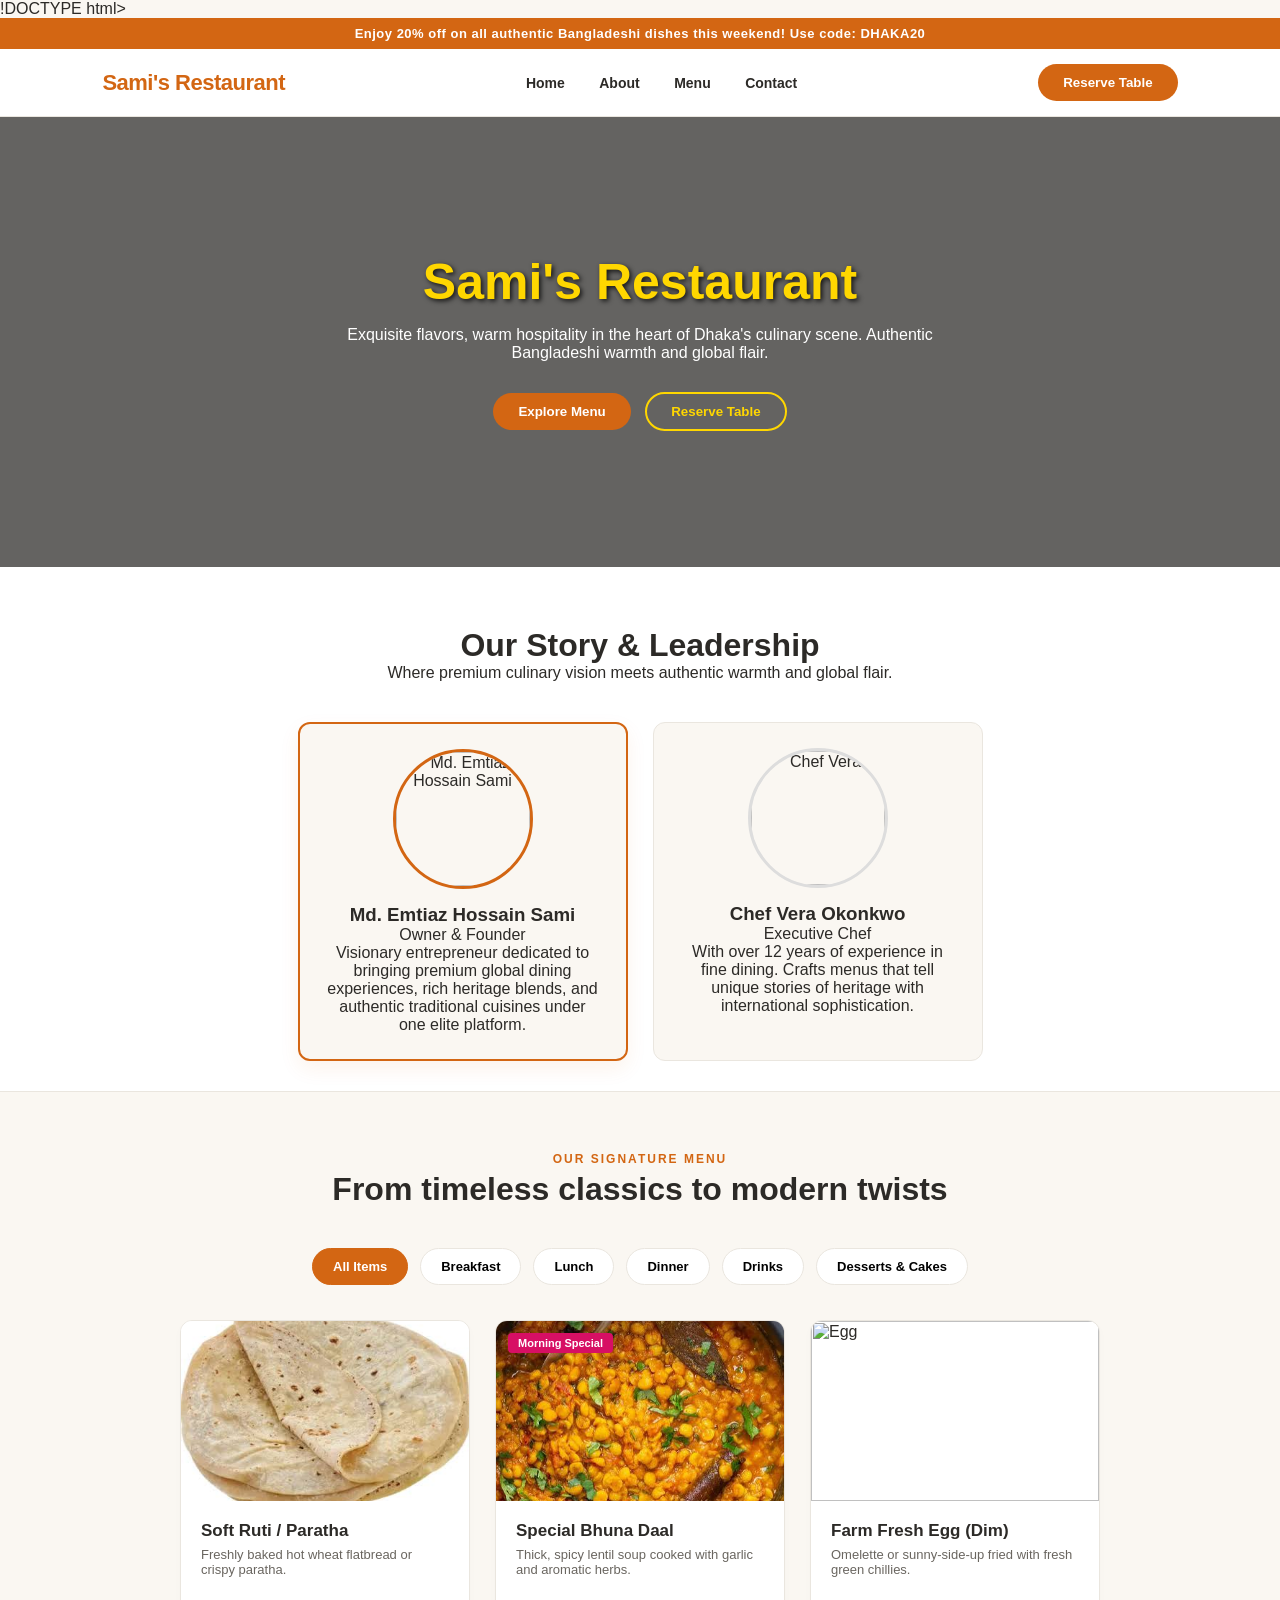
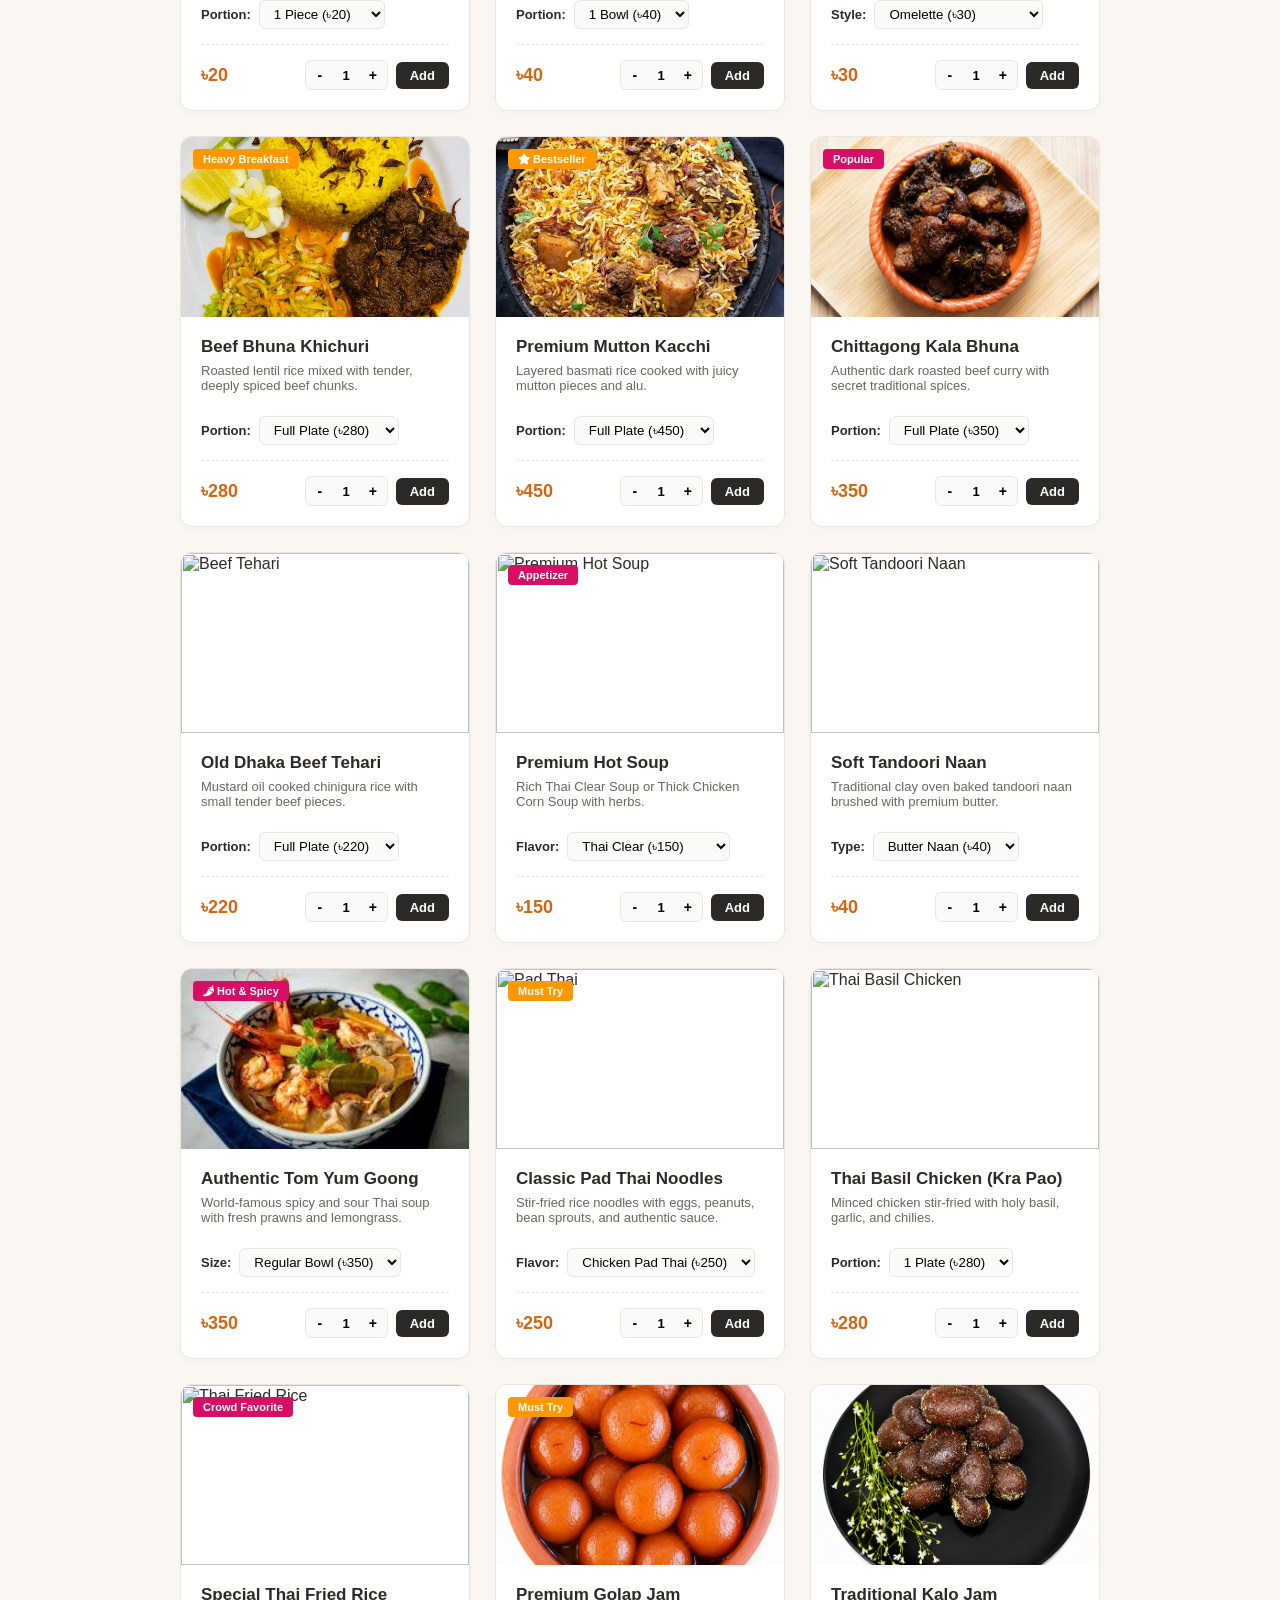
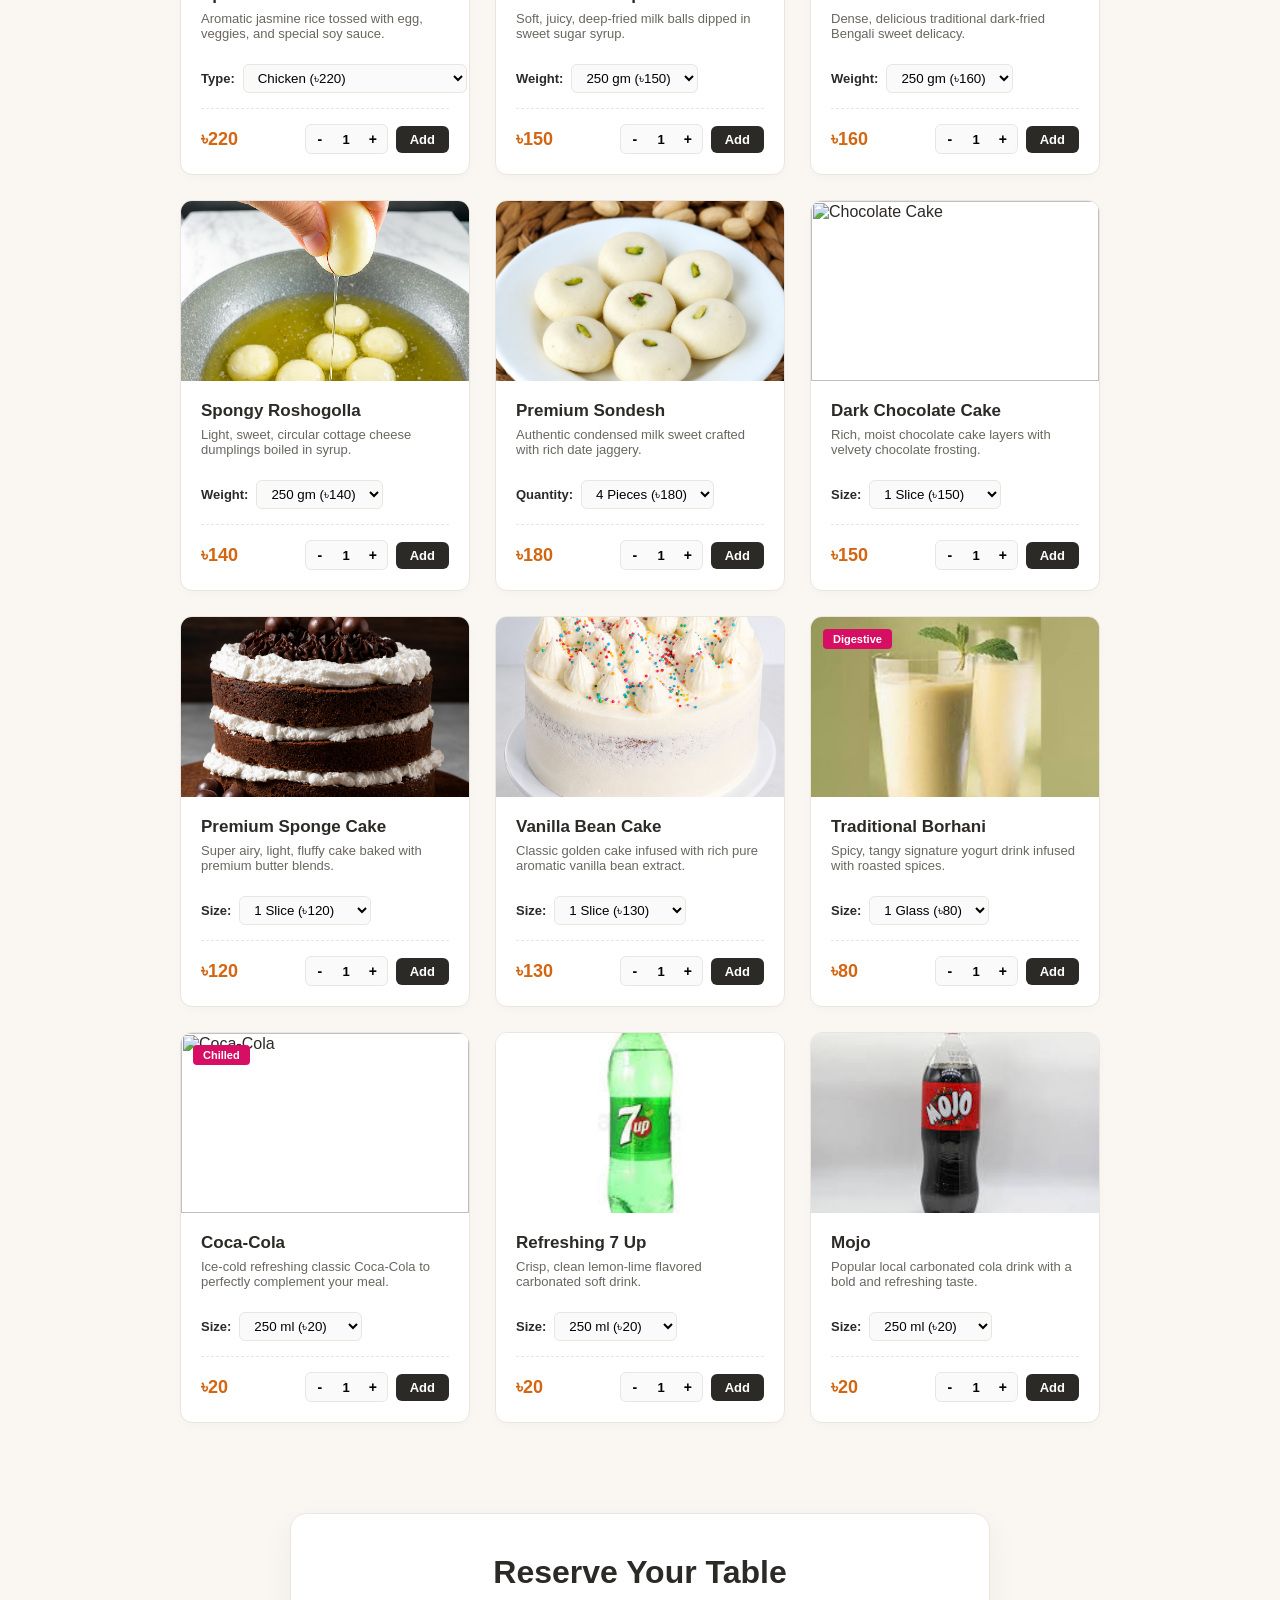
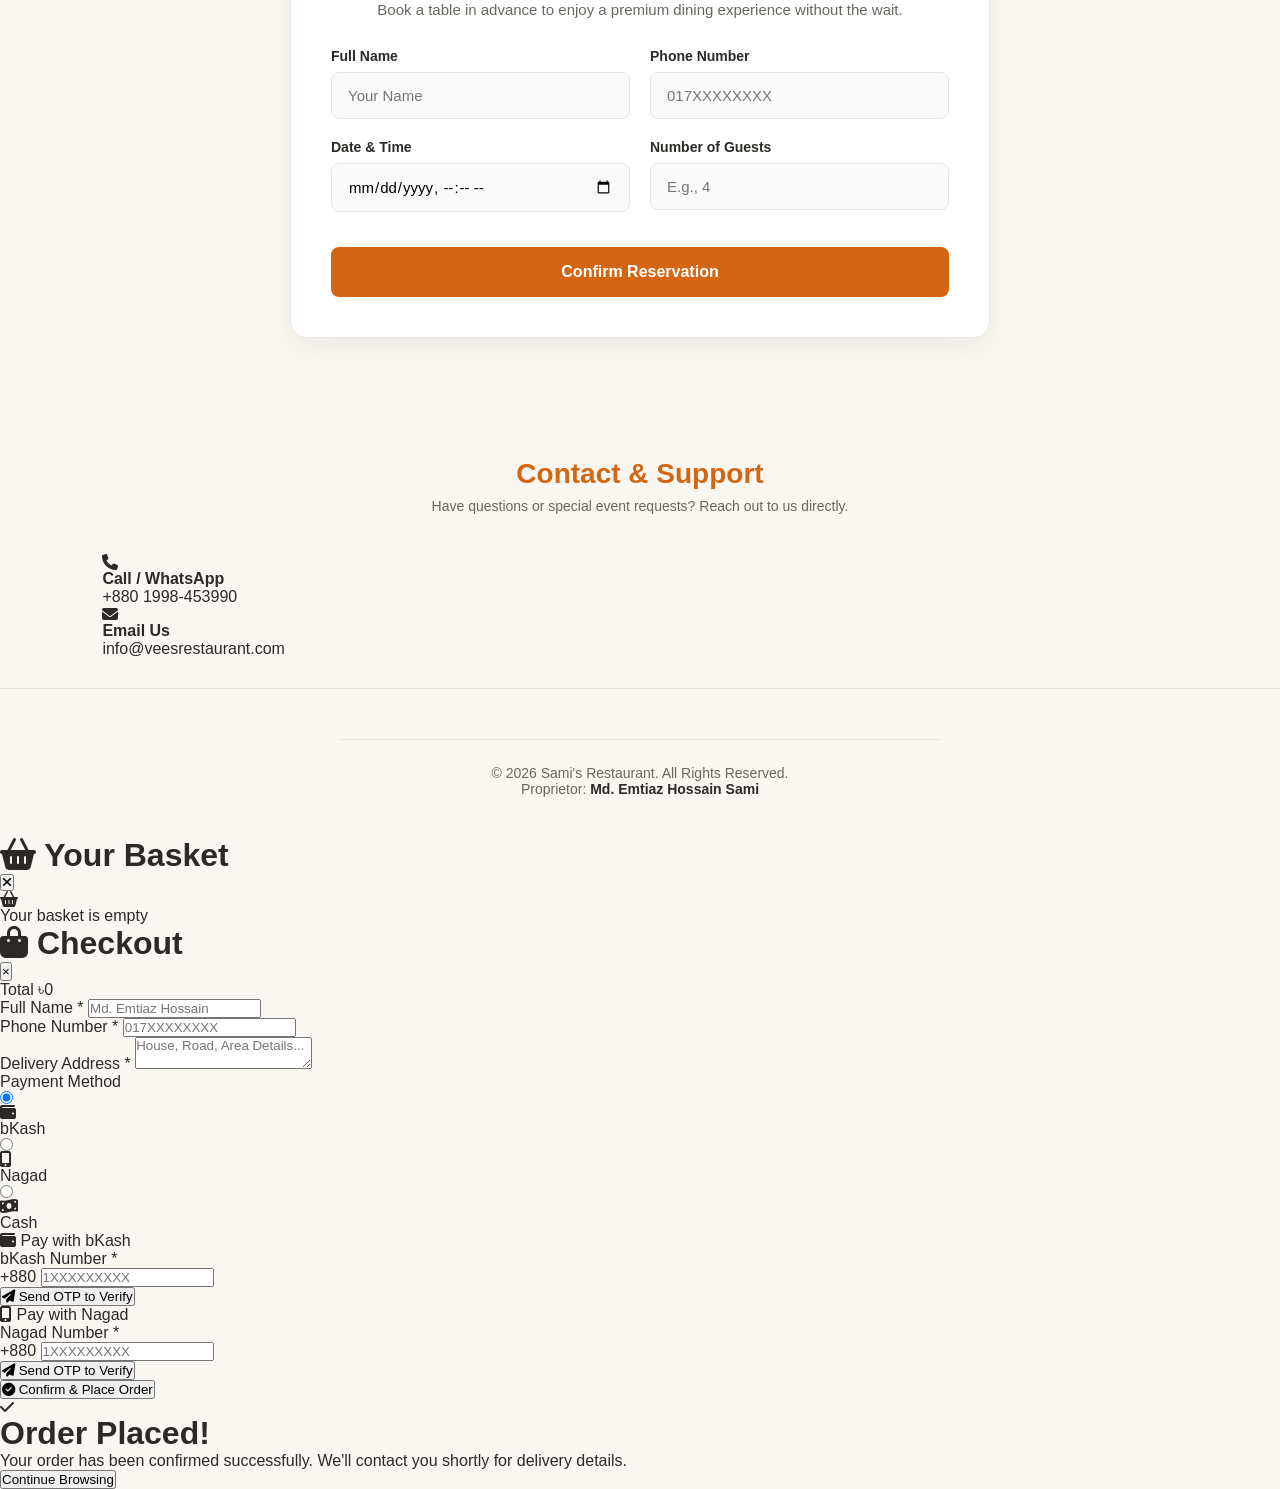
==== index.htm @ 410c01f8 "Rename index.html to index.htm" ====
!DOCTYPE html>
<html lang="en">
<head>
    <meta charset="UTF-8">
    <meta name="viewport" content="width=device-width, initial-scale=1.0">
    <title>Sami's Restaurant | Premium Dining</title>
    <link rel="stylesheet" href="https://cdnjs.cloudflare.com/ajax/libs/font-awesome/6.4.0/css/all.min.css">
    <link rel="stylesheet" href="style.css">
</head>
<body>

    <!-- ======== Promo Banner ======== -->
    <div class="promo-discount-bar">
        Enjoy 20% off on all authentic Bangladeshi dishes this weekend! Use code: DHAKA20
    </div>

    <!-- ======== Sticky Header ======== -->
    <header>
        <div class="logo">Sami's Restaurant</div>
        <nav>
            <a href="#home">Home</a>
            <a href="#about">About</a>
            <a href="#menu">Menu</a>
            <a href="#contact">Contact</a>
        </nav>
        <button class="btn-reserve" onclick="window.location.href='#reservation-section'">Reserve Table</button>
    </header>

    <!-- ======== Hero Section ======== -->
    <section id="home" class="hero-viewport" style="padding: 0;">
        <div class="hero-overlay-content">
            <h1>Sami's Restaurant</h1>
            <p>Exquisite flavors, warm hospitality in the heart of Dhaka's culinary scene. Authentic Bangladeshi warmth and global flair.</p>
            <div class="hero-action-btns">
                <button class="btn-primary" onclick="window.location.href='#menu'">Explore Menu</button>
                <button class="btn-secondary" onclick="window.location.href='#reservation-section'">Reserve Table</button>
            </div>
        </div>
    </section>

    <!-- ======== About / Owner Section (No Camera/Upload) ======== -->
    <section id="about" class="about-story-section">
        <div class="section-title-block">
            <h2>Our Story & Leadership</h2>
            <p>Where premium culinary vision meets authentic warmth and global flair.</p>
        </div>
        <div class="chefs-flex-row">
            <div class="chef-profile-card owner-highlight">
                <div class="profile-image-wrapper">
                    <img src="Md. EmTIAZ hOSSAIN sAMI LOGO.png" alt="Md. Emtiaz Hossain Sami">
                </div>
                <h3>Md. Emtiaz Hossain Sami</h3>
                <p class="chef-role-tag">Owner & Founder</p>
                <p class="chef-biography">Visionary entrepreneur dedicated to bringing premium global dining experiences, rich heritage blends, and authentic traditional cuisines under one elite platform.</p>
            </div>
            <div class="chef-profile-card">
                <div class="profile-image-wrapper normal-chef-border">
                    <img src="https://images.unsplash.com/photo-1577219491135-ce391730fb2c?auto=format&fit=crop&q=80&w=300" alt="Chef Vera">
                </div>
                <h3>Chef Vera Okonkwo</h3>
                <p class="chef-role-tag">Executive Chef</p>
                <p class="chef-biography">With over 12 years of experience in fine dining. Crafts menus that tell unique stories of heritage with international sophistication.</p>
            </div>
        </div>
    </section>

    <!-- ======== Menu Section ======== -->
    <section id="menu">
        <div class="section-title-block">
            <h4 class="sub-heading-accent">Our Signature Menu</h4>
            <h2>From timeless classics to modern twists</h2>
        </div>
        <div class="menu-filter-bar">
            <button class="filter-tab-btn active" onclick="filterMenu('all')">All Items</button>
            <button class="filter-tab-btn" onclick="filterMenu('breakfast')">Breakfast</button>
            <button class="filter-tab-btn" onclick="filterMenu('lunch')">Lunch</button>
            <button class="filter-tab-btn" onclick="filterMenu('dinner')">Dinner</button>
            <button class="filter-tab-btn" onclick="filterMenu('drinks')">Drinks</button>
            <button class="filter-tab-btn" onclick="filterMenu('desserts')">Desserts & Cakes</button>
        </div>

        <div class="menu-products-container">

            <!-- ===== Breakfast ===== -->
            <div class="product-item-card breakfast">
                <img src="images (12).jpg" alt="Soft Ruti / Paratha">
                <div class="product-card-body">
                    <h3>Soft Ruti / Paratha</h3>
                    <p>Freshly baked hot wheat flatbread or crispy paratha.</p>
                    <div class="product-dropdown-control">
                        <label>Portion:</label>
                        <select class="variant-select" onchange="updateDynamicPricing(this)">
                            <option value="20">1 Piece (৳20)</option>
                            <option value="40">2 Pieces (৳40)</option>
                        </select>
                    </div>
                    <div class="product-price-action">
                        <span class="product-base-price dynamic-render-price" data-base-price="20">৳20</span>
                        <div class="cart-action-group">
                            <div class="qty-selector">
                                <button class="qty-btn" onclick="updateQty(this, -1)">-</button>
                                <input type="text" class="qty-input" value="1" readonly>
                                <button class="qty-btn" onclick="updateQty(this, 1)">+</button>
                            </div>
                            <button class="btn-cart" onclick="addToCart(this, 'Soft Ruti / Paratha')">Add</button>
                        </div>
                    </div>
                </div>
            </div>

            <div class="product-item-card breakfast">
                <span class="badge-popular">Morning Special</span>
                <img src="images (13).jpg" alt="Special Bhuna Daal">
                <div class="product-card-body">
                    <h3>Special Bhuna Daal</h3>
                    <p>Thick, spicy lentil soup cooked with garlic and aromatic herbs.</p>
                    <div class="product-dropdown-control">
                        <label>Portion:</label>
                        <select class="variant-select" onchange="updateDynamicPricing(this)">
                            <option value="40">1 Bowl (৳40)</option>
                        </select>
                    </div>
                    <div class="product-price-action">
                        <span class="product-base-price dynamic-render-price" data-base-price="40">৳40</span>
                        <div class="cart-action-group">
                            <div class="qty-selector">
                                <button class="qty-btn" onclick="updateQty(this, -1)">-</button>
                                <input type="text" class="qty-input" value="1" readonly>
                                <button class="qty-btn" onclick="updateQty(this, 1)">+</button>
                            </div>
                            <button class="btn-cart" onclick="addToCart(this, 'Special Bhuna Daal')">Add</button>
                        </div>
                    </div>
                </div>
            </div>

            <div class="product-item-card breakfast">
                <img src="https://images.unsplash.com/photo-1525351484163-7529414344d8?auto=format&fit=crop&q=80&w=400" alt="Egg">
                <div class="product-card-body">
                    <h3>Farm Fresh Egg (Dim)</h3>
                    <p>Omelette or sunny-side-up fried with fresh green chillies.</p>
                    <div class="product-dropdown-control">
                        <label>Style:</label>
                        <select class="variant-select" onchange="updateDynamicPricing(this)">
                            <option value="30">Omelette (৳30)</option>
                            <option value="30">Fried / Poached (৳30)</option>
                        </select>
                    </div>
                    <div class="product-price-action">
                        <span class="product-base-price dynamic-render-price" data-base-price="30">৳30</span>
                        <div class="cart-action-group">
                            <div class="qty-selector">
                                <button class="qty-btn" onclick="updateQty(this, -1)">-</button>
                                <input type="text" class="qty-input" value="1" readonly>
                                <button class="qty-btn" onclick="updateQty(this, 1)">+</button>
                            </div>
                            <button class="btn-cart" onclick="addToCart(this, 'Farm Fresh Egg')">Add</button>
                        </div>
                    </div>
                </div>
            </div>

            <div class="product-item-card breakfast lunch">
                <span class="badge-popular badge-bestseller">Heavy Breakfast</span>
                <img src="e338491b-063e-4228-ac0e-3ca9c73536a8.png" alt="Khichuri">
                <div class="product-card-body">
                    <h3>Beef Bhuna Khichuri</h3>
                    <p>Roasted lentil rice mixed with tender, deeply spiced beef chunks.</p>
                    <div class="product-dropdown-control">
                        <label>Portion:</label>
                        <select class="variant-select" onchange="updateDynamicPricing(this)">
                            <option value="280">Full Plate (৳280)</option>
                            <option value="160">Half Plate (৳160)</option>
                        </select>
                    </div>
                    <div class="product-price-action">
                        <span class="product-base-price dynamic-render-price" data-base-price="280">৳280</span>
                        <div class="cart-action-group">
                            <div class="qty-selector">
                                <button class="qty-btn" onclick="updateQty(this, -1)">-</button>
                                <input type="text" class="qty-input" value="1" readonly>
                                <button class="qty-btn" onclick="updateQty(this, 1)">+</button>
                            </div>
                            <button class="btn-cart" onclick="addToCart(this, 'Beef Bhuna Khichuri')">Add</button>
                        </div>
                    </div>
                </div>
            </div>

            <!-- ===== Lunch ===== -->
            <div class="product-item-card lunch">
                <span class="badge-popular badge-bestseller"><i class="fa-solid fa-star"></i> Bestseller</span>
                <img src="images (14).jpg" alt="Mutton Kacchi">
                <div class="product-card-body">
                    <h3>Premium Mutton Kacchi</h3>
                    <p>Layered basmati rice cooked with juicy mutton pieces and alu.</p>
                    <div class="product-dropdown-control">
                        <label>Portion:</label>
                        <select class="variant-select" onchange="updateDynamicPricing(this)">
                            <option value="450">Full Plate (৳450)</option>
                            <option value="250">Half Plate (৳250)</option>
                        </select>
                    </div>
                    <div class="product-price-action">
                        <span class="product-base-price dynamic-render-price" data-base-price="450">৳450</span>
                        <div class="cart-action-group">
                            <div class="qty-selector">
                                <button class="qty-btn" onclick="updateQty(this, -1)">-</button>
                                <input type="text" class="qty-input" value="1" readonly>
                                <button class="qty-btn" onclick="updateQty(this, 1)">+</button>
                            </div>
                            <button class="btn-cart" onclick="addToCart(this, 'Premium Mutton Kacchi')">Add</button>
                        </div>
                    </div>
                </div>
            </div>

            <div class="product-item-card lunch dinner">
                <span class="badge-popular">Popular</span>
                <img src="4a1cb3da-4300-4954-b526-8ac5f40146f1.png" alt="Kala Bhuna">
                <div class="product-card-body">
                    <h3>Chittagong Kala Bhuna</h3>
                    <p>Authentic dark roasted beef curry with secret traditional spices.</p>
                    <div class="product-dropdown-control">
                        <label>Portion:</label>
                        <select class="variant-select" onchange="updateDynamicPricing(this)">
                            <option value="350">Full Plate (৳350)</option>
                            <option value="190">Half Plate (৳190)</option>
                        </select>
                    </div>
                    <div class="product-price-action">
                        <span class="product-base-price dynamic-render-price" data-base-price="350">৳350</span>
                        <div class="cart-action-group">
                            <div class="qty-selector">
                                <button class="qty-btn" onclick="updateQty(this, -1)">-</button>
                                <input type="text" class="qty-input" value="1" readonly>
                                <button class="qty-btn" onclick="updateQty(this, 1)">+</button>
                            </div>
                            <button class="btn-cart" onclick="addToCart(this, 'Chittagong Kala Bhuna')">Add</button>
                        </div>
                    </div>
                </div>
            </div>

            <div class="product-item-card lunch">
                <img src="https://images.unsplash.com/photo-1633945274405-b6c8069047b0?auto=format&fit=crop&q=80&w=400" alt="Beef Tehari">
                <div class="product-card-body">
                    <h3>Old Dhaka Beef Tehari</h3>
                    <p>Mustard oil cooked chinigura rice with small tender beef pieces.</p>
                    <div class="product-dropdown-control">
                        <label>Portion:</label>
                        <select class="variant-select" onchange="updateDynamicPricing(this)">
                            <option value="220">Full Plate (৳220)</option>
                            <option value="120">Half Plate (৳120)</option>
                        </select>
                    </div>
                    <div class="product-price-action">
                        <span class="product-base-price dynamic-render-price" data-base-price="220">৳220</span>
                        <div class="cart-action-group">
                            <div class="qty-selector">
                                <button class="qty-btn" onclick="updateQty(this, -1)">-</button>
                                <input type="text" class="qty-input" value="1" readonly>
                                <button class="qty-btn" onclick="updateQty(this, 1)">+</button>
                            </div>
                            <button class="btn-cart" onclick="addToCart(this, 'Old Dhaka Beef Tehari')">Add</button>
                        </div>
                    </div>
                </div>
            </div>

            <!-- ===== Dinner / Thai ===== -->
            <div class="product-item-card lunch dinner">
                <span class="badge-popular">Appetizer</span>
                <img src="https://images.unsplash.com/photo-1547592166-23ac45744acd?auto=format&fit=crop&q=80&w=400" alt="Premium Hot Soup">
                <div class="product-card-body">
                    <h3>Premium Hot Soup</h3>
                    <p>Rich Thai Clear Soup or Thick Chicken Corn Soup with herbs.</p>
                    <div class="product-dropdown-control">
                        <label>Flavor:</label>
                        <select class="variant-select" onchange="updateDynamicPricing(this)">
                            <option value="150">Thai Clear (৳150)</option>
                            <option value="130">Chicken Corn (৳130)</option>
                        </select>
                    </div>
                    <div class="product-price-action">
                        <span class="product-base-price dynamic-render-price" data-base-price="150">৳150</span>
                        <div class="cart-action-group">
                            <div class="qty-selector">
                                <button class="qty-btn" onclick="updateQty(this, -1)">-</button>
                                <input type="text" class="qty-input" value="1" readonly>
                                <button class="qty-btn" onclick="updateQty(this, 1)">+</button>
                            </div>
                            <button class="btn-cart" onclick="addToCart(this, 'Premium Hot Soup')">Add</button>
                        </div>
                    </div>
                </div>
            </div>

            <div class="product-item-card lunch dinner">
                <img src="https://images.unsplash.com/photo-1505253758473-96b7015fcd40?auto=format&fit=crop&q=80&w=400" alt="Soft Tandoori Naan">
                <div class="product-card-body">
                    <h3>Soft Tandoori Naan</h3>
                    <p>Traditional clay oven baked tandoori naan brushed with premium butter.</p>
                    <div class="product-dropdown-control">
                        <label>Type:</label>
                        <select class="variant-select" onchange="updateDynamicPricing(this)">
                            <option value="40">Butter Naan (৳40)</option>
                            <option value="60">Garlic Naan (৳60)</option>
                        </select>
                    </div>
                    <div class="product-price-action">
                        <span class="product-base-price dynamic-render-price" data-base-price="40">৳40</span>
                        <div class="cart-action-group">
                            <div class="qty-selector">
                                <button class="qty-btn" onclick="updateQty(this, -1)">-</button>
                                <input type="text" class="qty-input" value="1" readonly>
                                <button class="qty-btn" onclick="updateQty(this, 1)">+</button>
                            </div>
                            <button class="btn-cart" onclick="addToCart(this, 'Soft Tandoori Naan')">Add</button>
                        </div>
                    </div>
                </div>
            </div>

            <div class="product-item-card lunch dinner">
                <span class="badge-popular"><i class="fa-solid fa-pepper-hot"></i> Hot & Spicy</span>
                <img src="download (15).jpg" alt="Tom Yum Goong">
                <div class="product-card-body">
                    <h3>Authentic Tom Yum Goong</h3>
                    <p>World-famous spicy and sour Thai soup with fresh prawns and lemongrass.</p>
                    <div class="product-dropdown-control">
                        <label>Size:</label>
                        <select class="variant-select" onchange="updateDynamicPricing(this)">
                            <option value="350">Regular Bowl (৳350)</option>
                            <option value="600">Family Bowl (৳600)</option>
                        </select>
                    </div>
                    <div class="product-price-action">
                        <span class="product-base-price dynamic-render-price" data-base-price="350">৳350</span>
                        <div class="cart-action-group">
                            <div class="qty-selector">
                                <button class="qty-btn" onclick="updateQty(this, -1)">-</button>
                                <input type="text" class="qty-input" value="1" readonly>
                                <button class="qty-btn" onclick="updateQty(this, 1)">+</button>
                            </div>
                            <button class="btn-cart" onclick="addToCart(this, 'Authentic Tom Yum Goong')">Add</button>
                        </div>
                    </div>
                </div>
            </div>

            <div class="product-item-card lunch dinner">
                <span class="badge-popular badge-bestseller">Must Try</span>
                <img src="https://images.unsplash.com/photo-1559314809-0d155014e29e?auto=format&fit=crop&q=80&w=400" alt="Pad Thai">
                <div class="product-card-body">
                    <h3>Classic Pad Thai Noodles</h3>
                    <p>Stir-fried rice noodles with eggs, peanuts, bean sprouts, and authentic sauce.</p>
                    <div class="product-dropdown-control">
                        <label>Flavor:</label>
                        <select class="variant-select" onchange="updateDynamicPricing(this)">
                            <option value="250">Chicken Pad Thai (৳250)</option>
                            <option value="300">Prawn Pad Thai (৳300)</option>
                        </select>
                    </div>
                    <div class="product-price-action">
                        <span class="product-base-price dynamic-render-price" data-base-price="250">৳250</span>
                        <div class="cart-action-group">
                            <div class="qty-selector">
                                <button class="qty-btn" onclick="updateQty(this, -1)">-</button>
                                <input type="text" class="qty-input" value="1" readonly>
                                <button class="qty-btn" onclick="updateQty(this, 1)">+</button>
                            </div>
                            <button class="btn-cart" onclick="addToCart(this, 'Classic Pad Thai Noodles')">Add</button>
                        </div>
                    </div>
                </div>
            </div>

            <div class="product-item-card lunch dinner">
                <img src="https://images.unsplash.com/photo-1564834724105-918b73d1b9e0?auto=format&fit=crop&q=80&w=400" alt="Thai Basil Chicken">
                <div class="product-card-body">
                    <h3>Thai Basil Chicken (Kra Pao)</h3>
                    <p>Minced chicken stir-fried with holy basil, garlic, and chilies.</p>
                    <div class="product-dropdown-control">
                        <label>Portion:</label>
                        <select class="variant-select" onchange="updateDynamicPricing(this)">
                            <option value="280">1 Plate (৳280)</option>
                        </select>
                    </div>
                    <div class="product-price-action">
                        <span class="product-base-price dynamic-render-price" data-base-price="280">৳280</span>
                        <div class="cart-action-group">
                            <div class="qty-selector">
                                <button class="qty-btn" onclick="updateQty(this, -1)">-</button>
                                <input type="text" class="qty-input" value="1" readonly>
                                <button class="qty-btn" onclick="updateQty(this, 1)">+</button>
                            </div>
                            <button class="btn-cart" onclick="addToCart(this, 'Thai Basil Chicken')">Add</button>
                        </div>
                    </div>
                </div>
            </div>

            <div class="product-item-card lunch dinner">
                <span class="badge-popular">Crowd Favorite</span>
                <img src="https://images.unsplash.com/photo-1603133872878-684f208fb84b?auto=format&fit=crop&q=80&w=400" alt="Thai Fried Rice">
                <div class="product-card-body">
                    <h3>Special Thai Fried Rice</h3>
                    <p>Aromatic jasmine rice tossed with egg, veggies, and special soy sauce.</p>
                    <div class="product-dropdown-control">
                        <label>Type:</label>
                        <select class="variant-select" onchange="updateDynamicPricing(this)">
                            <option value="220">Chicken (৳220)</option>
                            <option value="260">Mixed (Chicken+Prawn) (৳260)</option>
                        </select>
                    </div>
                    <div class="product-price-action">
                        <span class="product-base-price dynamic-render-price" data-base-price="220">৳220</span>
                        <div class="cart-action-group">
                            <div class="qty-selector">
                                <button class="qty-btn" onclick="updateQty(this, -1)">-</button>
                                <input type="text" class="qty-input" value="1" readonly>
                                <button class="qty-btn" onclick="updateQty(this, 1)">+</button>
                            </div>
                            <button class="btn-cart" onclick="addToCart(this, 'Special Thai Fried Rice')">Add</button>
                        </div>
                    </div>
                </div>
            </div>

            <!-- ===== Desserts ===== -->
            <div class="product-item-card desserts">
                <span class="badge-popular badge-bestseller">Must Try</span>
                <img src="0ddd6c12-16ec-45c4-b487-b80951e661d3.png" alt="Golap Jam">
                <div class="product-card-body">
                    <h3>Premium Golap Jam</h3>
                    <p>Soft, juicy, deep-fried milk balls dipped in sweet sugar syrup.</p>
                    <div class="product-dropdown-control">
                        <label>Weight:</label>
                        <select class="variant-select" onchange="updateDynamicPricing(this)">
                            <option value="150">250 gm (৳150)</option>
                            <option value="300">500 gm (৳300)</option>
                        </select>
                    </div>
                    <div class="product-price-action">
                        <span class="product-base-price dynamic-render-price" data-base-price="150">৳150</span>
                        <div class="cart-action-group">
                            <div class="qty-selector">
                                <button class="qty-btn" onclick="updateQty(this, -1)">-</button>
                                <input type="text" class="qty-input" value="1" readonly>
                                <button class="qty-btn" onclick="updateQty(this, 1)">+</button>
                            </div>
                            <button class="btn-cart" onclick="addToCart(this, 'Premium Golap Jam')">Add</button>
                        </div>
                    </div>
                </div>
            </div>

            <div class="product-item-card desserts">
                <img src="5c9a67e3-cf74-4c1d-8284-d8286d70bffe.png" alt="Kalo Jam">
                <div class="product-card-body">
                    <h3>Traditional Kalo Jam</h3>
                    <p>Dense, delicious traditional dark-fried Bengali sweet delicacy.</p>
                    <div class="product-dropdown-control">
                        <label>Weight:</label>
                        <select class="variant-select" onchange="updateDynamicPricing(this)">
                            <option value="160">250 gm (৳160)</option>
                            <option value="320">500 gm (৳320)</option>
                        </select>
                    </div>
                    <div class="product-price-action">
                        <span class="product-base-price dynamic-render-price" data-base-price="160">৳160</span>
                        <div class="cart-action-group">
                            <div class="qty-selector">
                                <button class="qty-btn" onclick="updateQty(this, -1)">-</button>
                                <input type="text" class="qty-input" value="1" readonly>
                                <button class="qty-btn" onclick="updateQty(this, 1)">+</button>
                            </div>
                            <button class="btn-cart" onclick="addToCart(this, 'Traditional Kalo Jam')">Add</button>
                        </div>
                    </div>
                </div>
            </div>

            <div class="product-item-card desserts">
                <img src="32592ad6-fe80-41e8-a7a3-872e94c0bc1c.png" alt="Roshogolla">
                <div class="product-card-body">
                    <h3>Spongy Roshogolla</h3>
                    <p>Light, sweet, circular cottage cheese dumplings boiled in syrup.</p>
                    <div class="product-dropdown-control">
                        <label>Weight:</label>
                        <select class="variant-select" onchange="updateDynamicPricing(this)">
                            <option value="140">250 gm (৳140)</option>
                            <option value="280">500 gm (৳280)</option>
                        </select>
                    </div>
                    <div class="product-price-action">
                        <span class="product-base-price dynamic-render-price" data-base-price="140">৳140</span>
                        <div class="cart-action-group">
                            <div class="qty-selector">
                                <button class="qty-btn" onclick="updateQty(this, -1)">-</button>
                                <input type="text" class="qty-input" value="1" readonly>
                                <button class="qty-btn" onclick="updateQty(this, 1)">+</button>
                            </div>
                            <button class="btn-cart" onclick="addToCart(this, 'Spongy Roshogolla')">Add</button>
                        </div>
                    </div>
                </div>
            </div>

            <div class="product-item-card desserts">
                <img src="74221d1f-efce-452f-8731-e368a05f2e5b.png" alt="Sondesh">
                <div class="product-card-body">
                    <h3>Premium Sondesh</h3>
                    <p>Authentic condensed milk sweet crafted with rich date jaggery.</p>
                    <div class="product-dropdown-control">
                        <label>Quantity:</label>
                        <select class="variant-select" onchange="updateDynamicPricing(this)">
                            <option value="180">4 Pieces (৳180)</option>
                            <option value="360">8 Pieces (৳360)</option>
                        </select>
                    </div>
                    <div class="product-price-action">
                        <span class="product-base-price dynamic-render-price" data-base-price="180">৳180</span>
                        <div class="cart-action-group">
                            <div class="qty-selector">
                                <button class="qty-btn" onclick="updateQty(this, -1)">-</button>
                                <input type="text" class="qty-input" value="1" readonly>
                                <button class="qty-btn" onclick="updateQty(this, 1)">+</button>
                            </div>
                            <button class="btn-cart" onclick="addToCart(this, 'Premium Sondesh')">Add</button>
                        </div>
                    </div>
                </div>
            </div>

            <div class="product-item-card desserts">
                <img src="https://images.unsplash.com/photo-1578985545062-69928b1d9587?auto=format&fit=crop&q=80&w=400" alt="Chocolate Cake">
                <div class="product-card-body">
                    <h3>Dark Chocolate Cake</h3>
                    <p>Rich, moist chocolate cake layers with velvety chocolate frosting.</p>
                    <div class="product-dropdown-control">
                        <label>Size:</label>
                        <select class="variant-select" onchange="updateDynamicPricing(this)">
                            <option value="150">1 Slice (৳150)</option>
                            <option value="800">1 Pound (৳800)</option>
                        </select>
                    </div>
                    <div class="product-price-action">
                        <span class="product-base-price dynamic-render-price" data-base-price="150">৳150</span>
                        <div class="cart-action-group">
                            <div class="qty-selector">
                                <button class="qty-btn" onclick="updateQty(this, -1)">-</button>
                                <input type="text" class="qty-input" value="1" readonly>
                                <button class="qty-btn" onclick="updateQty(this, 1)">+</button>
                            </div>
                            <button class="btn-cart" onclick="addToCart(this, 'Dark Chocolate Cake')">Add</button>
                        </div>
                    </div>
                </div>
            </div>

            <div class="product-item-card desserts">
                <img src="0f144ebe-252c-474d-b4fd-5b2fb102b76b.png" alt="Sponge Cake">
                <div class="product-card-body">
                    <h3>Premium Sponge Cake</h3>
                    <p>Super airy, light, fluffy cake baked with premium butter blends.</p>
                    <div class="product-dropdown-control">
                        <label>Size:</label>
                        <select class="variant-select" onchange="updateDynamicPricing(this)">
                            <option value="120">1 Slice (৳120)</option>
                            <option value="650">1 Pound (৳650)</option>
                        </select>
                    </div>
                    <div class="product-price-action">
                        <span class="product-base-price dynamic-render-price" data-base-price="120">৳120</span>
                        <div class="cart-action-group">
                            <div class="qty-selector">
                                <button class="qty-btn" onclick="updateQty(this, -1)">-</button>
                                <input type="text" class="qty-input" value="1" readonly>
                                <button class="qty-btn" onclick="updateQty(this, 1)">+</button>
                            </div>
                            <button class="btn-cart" onclick="addToCart(this, 'Premium Sponge Cake')">Add</button>
                        </div>
                    </div>
                </div>
            </div>

            <div class="product-item-card desserts">
                <img src="efbacffe-7036-4fd0-beb4-43eafe0c7e00.png" alt="Vanilla Cake">
                <div class="product-card-body">
                    <h3>Vanilla Bean Cake</h3>
                    <p>Classic golden cake infused with rich pure aromatic vanilla bean extract.</p>
                    <div class="product-dropdown-control">
                        <label>Size:</label>
                        <select class="variant-select" onchange="updateDynamicPricing(this)">
                            <option value="130">1 Slice (৳130)</option>
                            <option value="700">1 Pound (৳700)</option>
                        </select>
                    </div>
                    <div class="product-price-action">
                        <span class="product-base-price dynamic-render-price" data-base-price="130">৳130</span>
                        <div class="cart-action-group">
                            <div class="qty-selector">
                                <button class="qty-btn" onclick="updateQty(this, -1)">-</button>
                                <input type="text" class="qty-input" value="1" readonly>
                                <button class="qty-btn" onclick="updateQty(this, 1)">+</button>
                            </div>
                            <button class="btn-cart" onclick="addToCart(this, 'Vanilla Bean Cake')">Add</button>
                        </div>
                    </div>
                </div>
            </div>

            <!-- ===== Drinks ===== -->
            <div class="product-item-card drinks lunch dinner">
                <span class="badge-popular">Digestive</span>
                <img src="images (11).jpg" alt="Borhani">
                <div class="product-card-body">
                    <h3>Traditional Borhani</h3>
                    <p>Spicy, tangy signature yogurt drink infused with roasted spices.</p>
                    <div class="product-dropdown-control">
                        <label>Size:</label>
                        <select class="variant-select" onchange="updateDynamicPricing(this)">
                            <option value="80">1 Glass (৳80)</option>
                            <option value="300">1 Liter (৳300)</option>
                        </select>
                    </div>
                    <div class="product-price-action">
                        <span class="product-base-price dynamic-render-price" data-base-price="80">৳80</span>
                        <div class="cart-action-group">
                            <div class="qty-selector">
                                <button class="qty-btn" onclick="updateQty(this, -1)">-</button>
                                <input type="text" class="qty-input" value="1" readonly>
                                <button class="qty-btn" onclick="updateQty(this, 1)">+</button>
                            </div>
                            <button class="btn-cart" onclick="addToCart(this, 'Traditional Borhani')">Add</button>
                        </div>
                    </div>
                </div>
            </div>

            <div class="product-item-card drinks lunch dinner">
                <span class="badge-popular">Chilled</span>
                <img src="https://images.unsplash.com/photo-1622483767028-3f66f32aef97?auto=format&fit=crop&q=80&w=400" alt="Coca-Cola">
                <div class="product-card-body">
                    <h3>Coca-Cola</h3>
                    <p>Ice-cold refreshing classic Coca-Cola to perfectly complement your meal.</p>
                    <div class="product-dropdown-control">
                        <label>Size:</label>
                        <select class="variant-select" onchange="updateDynamicPricing(this)">
                            <option value="20">250 ml (৳20)</option>
                            <option value="50">500 ml (৳50)</option>
                            <option value="75">1 Liter (৳75)</option>
                            <option value="95">1.5 Liter (৳95)</option>
                            <option value="110">2 Liter (৳110)</option>
                        </select>
                    </div>
                    <div class="product-price-action">
                        <span class="product-base-price dynamic-render-price" data-base-price="20">৳20</span>
                        <div class="cart-action-group">
                            <div class="qty-selector">
                                <button class="qty-btn" onclick="updateQty(this, -1)">-</button>
                                <input type="text" class="qty-input" value="1" readonly>
                                <button class="qty-btn" onclick="updateQty(this, 1)">+</button>
                            </div>
                            <button class="btn-cart" onclick="addToCart(this, 'Coca-Cola')">Add</button>
                        </div>
                    </div>
                </div>
            </div>

            <div class="product-item-card drinks lunch dinner">
                <img src="7up.jpg" alt="7 Up">
                <div class="product-card-body">
                    <h3>Refreshing 7 Up</h3>
                    <p>Crisp, clean lemon-lime flavored carbonated soft drink.</p>
                    <div class="product-dropdown-control">
                        <label>Size:</label>
                        <select class="variant-select" onchange="updateDynamicPricing(this)">
                            <option value="20">250 ml (৳20)</option>
                            <option value="50">500 ml (৳50)</option>
                            <option value="75">1 Liter (৳75)</option>
                            <option value="95">1.5 Liter (৳95)</option>
                            <option value="110">2 Liter (৳110)</option>
                        </select>
                    </div>
                    <div class="product-price-action">
                        <span class="product-base-price dynamic-render-price" data-base-price="20">৳20</span>
                        <div class="cart-action-group">
                            <div class="qty-selector">
                                <button class="qty-btn" onclick="updateQty(this, -1)">-</button>
                                <input type="text" class="qty-input" value="1" readonly>
                                <button class="qty-btn" onclick="updateQty(this, 1)">+</button>
                            </div>
                            <button class="btn-cart" onclick="addToCart(this, 'Refreshing 7 Up')">Add</button>
                        </div>
                    </div>
                </div>
            </div>

            <div class="product-item-card drinks lunch dinner">
                <img src="mojo.jpg" alt="Mojo">
                <div class="product-card-body">
                    <h3>Mojo</h3>
                    <p>Popular local carbonated cola drink with a bold and refreshing taste.</p>
                    <div class="product-dropdown-control">
                        <label>Size:</label>
                        <select class="variant-select" onchange="updateDynamicPricing(this)">
                            <option value="20">250 ml (৳20)</option>
                            <option value="50">500 ml (৳50)</option>
                            <option value="75">1 Liter (৳75)</option>
                            <option value="95">1.5 Liter (৳95)</option>
                            <option value="110">2 Liter (৳110)</option>
                        </select>
                    </div>
                    <div class="product-price-action">
                        <span class="product-base-price dynamic-render-price" data-base-price="20">৳20</span>
                        <div class="cart-action-group">
                            <div class="qty-selector">
                                <button class="qty-btn" onclick="updateQty(this, -1)">-</button>
                                <input type="text" class="qty-input" value="1" readonly>
                                <button class="qty-btn" onclick="updateQty(this, 1)">+</button>
                            </div>
                            <button class="btn-cart" onclick="addToCart(this, 'Mojo')">Add</button>
                        </div>
                    </div>
                </div>
            </div>

        </div>
    </section>

    <!-- ======== Reservation Section ======== -->
    <section id="reservation-section" class="reservation-section-wrapper">
        <div class="reservation-box-card">
            <div class="reservation-header">
                <h2>Reserve Your Table</h2>
                <p>Book a table in advance to enjoy a premium dining experience without the wait.</p>
            </div>
            <form class="reservation-form" onsubmit="event.preventDefault(); showToast('Reservation confirmed! We will contact you shortly.'); this.reset();">
                <div class="form-grid">
                    <div class="input-wrapper">
                        <label>Full Name</label>
                        <input type="text" required placeholder="Your Name">
                    </div>
                    <div class="input-wrapper">
                        <label>Phone Number</label>
                        <input type="tel" required placeholder="017XXXXXXXX">
                    </div>
                    <div class="input-wrapper">
                        <label>Date & Time</label>
                        <input type="datetime-local" required>
                    </div>
                    <div class="input-wrapper">
                        <label>Number of Guests</label>
                        <input type="number" min="1" required placeholder="E.g., 4">
                    </div>
                </div>
                <button type="submit" class="btn-primary btn-full-width">Confirm Reservation</button>
            </form>
        </div>
    </section>

    <!-- ======== Contact Section ======== -->
    <section id="contact" class="contact-section">
        <div class="section-title-block">
            <h2 style="color: var(--brand-orange-accent); font-size: 28px;">Contact & Support</h2>
            <p style="color: var(--slate-muted); font-size: 14px; margin-top: 8px;">Have questions or special event requests? Reach out to us directly.</p>
        </div>
        <div class="contact-flex-row">
            <div class="contact-card">
                <i class="fa-solid fa-phone"></i>
                <h4>Call / WhatsApp</h4>
                <p class="contact-highlight">+880 1998-453990</p>
            </div>
            <div class="contact-card">
                <i class="fa-solid fa-envelope"></i>
                <h4>Email Us</h4>
                <p>info@veesrestaurant.com</p>
            </div>
        </div>
    </section>

    <!-- ======== Footer ======== -->
    <footer class="premium-centered-footer">
        <div class="footer-divider-line"></div>
        <p class="copyright-text">&copy; 2026 Sami's Restaurant. All Rights Reserved.</p>
        <p class="proprietor-tag">Proprietor: <span>Md. Emtiaz Hossain Sami</span></p>
    </footer>

    <!-- ======== Floating Cart Bar ======== -->
    <div id="floating-cart" class="floating-basket-bar hidden" onclick="openCartPanel()">
        <div class="cart-left">
            <div class="cart-icon-wrapper">
                <i class="fa-solid fa-basket-shopping"></i>
                <span id="cart-item-count">0</span>
            </div>
            <span class="cart-view-text">View your basket</span>
        </div>
        <span id="cart-total-price">৳0</span>
    </div>

    <!-- ======== Foodpanda-Style Cart Slide Panel ======== -->
    <div class="cart-overlay" id="cartOverlay" onclick="closeCartPanel()"></div>
    <div class="cart-slide-panel" id="cartSlidePanel">
        <div class="cart-panel-header">
            <h2><i class="fa-solid fa-basket-shopping"></i> Your Basket</h2>
            <button class="cart-close-btn" onclick="closeCartPanel()"><i class="fa-solid fa-xmark"></i></button>
        </div>
        <div class="cart-panel-body" id="cartPanelBody">
            <div class="cart-empty-state">
                <i class="fa-solid fa-basket-shopping"></i>
                <p>Your basket is empty</p>
            </div>
        </div>
        <div class="cart-panel-footer" id="cartPanelFooter" style="display: none;">
            <div class="cart-summary-row">
                <span>Subtotal</span>
                <span id="cartSubtotal">৳0</span>
            </div>
            <div class="cart-summary-row">
                <span>Delivery Fee</span>
                <span>৳0</span>
            </div>
            <div class="cart-summary-total">
                <span>Total</span>
                <span id="cartGrandTotal">৳0</span>
            </div>
            <button class="btn-go-checkout" onclick="openCheckout()">
                <i class="fa-solid fa-lock"></i> Go to Checkout
            </button>
        </div>
    </div>

    <!-- ======== Checkout Modal ======== -->
    <div class="checkout-overlay" id="checkoutOverlay">
        <div class="checkout-modal-card">
            <div class="checkout-modal-header">
                <h2><i class="fa-solid fa-bag-shopping"></i> Checkout</h2>
                <button class="checkout-dismiss" onclick="closeCheckout()">&times;</button>
            </div>
            <div class="checkout-modal-body">
                <div class="checkout-items-summary">
                    <div id="checkoutItemsList"></div>
                    <div class="checkout-total-line">
                        <span>Total</span>
                        <span id="checkoutTotalVal">৳0</span>
                    </div>
                </div>

                <form id="orderCheckoutForm" onsubmit="handleOrderSubmission(event)">
                    <div class="checkout-field">
                        <label>Full Name *</label>
                        <input type="text" id="custName" required placeholder="Md. Emtiaz Hossain">
                    </div>
                    <div class="checkout-field">
                        <label>Phone Number *</label>
                        <input type="tel" id="custPhone" required placeholder="017XXXXXXXX">
                    </div>
                    <div class="checkout-field">
                        <label>Delivery Address *</label>
                        <textarea id="custAddress" rows="2" required placeholder="House, Road, Area Details..."></textarea>
                    </div>

                    <!-- Payment Method -->
                    <div class="checkout-field">
                        <label>Payment Method</label>
                        <div class="payment-method-group">
                            <div class="payment-option bkash selected" onclick="selectPayment('bkash', this)">
                                <input type="radio" name="payment" value="bkash" checked>
                                <div class="payment-option-icon"><i class="fa-solid fa-wallet"></i></div>
                                <div class="payment-option-label">bKash</div>
                            </div>
                            <div class="payment-option nagad" onclick="selectPayment('nagad', this)">
                                <input type="radio" name="payment" value="nagad">
                                <div class="payment-option-icon"><i class="fa-solid fa-mobile-screen-button"></i></div>
                                <div class="payment-option-label">Nagad</div>
                            </div>
                            <div class="payment-option cod" onclick="selectPayment('cod', this)">
                                <input type="radio" name="payment" value="cod">
                                <div class="payment-option-icon"><i class="fa-solid fa-money-bill-wave"></i></div>
                                <div class="payment-option-label">Cash</div>
                            </div>
                        </div>
                    </div>

                    <!-- bKash Fields -->
                    <div class="mobile-banking-fields active" id="bkashFields">
                        <div class="banking-header bkash-header">
                            <i class="fa-solid fa-wallet"></i>
                            <span>Pay with bKash</span>
                        </div>
                        <div class="checkout-field">
                            <label>bKash Number *</label>
                            <div class="mobile-number-input">
                                <span class="country-code">+880</span>
                                <input type="tel" id="bkashNumber" placeholder="1XXXXXXXXX" maxlength="10">
                            </div>
                        </div>
                        <div class="otp-section" id="bkashOtpSection" style="display: none;">
                            <div class="otp-info-row">
                                <i class="fa-solid fa-shield-halved"></i>
                                <span>Verification code sent to <strong id="bkashOtpNumber"></strong></span>
                            </div>
                            <div class="checkout-field" style="margin-bottom: 0;">
                                <label>Enter OTP *</label>
                                <div class="otp-input-row">
                                    <input type="text" class="otp-digit" maxlength="1" data-otp-group="bkash" oninput="handleOtpInput(this)" onkeydown="handleOtpKeydown(event, this)">
                                    <input type="text" class="otp-digit" maxlength="1" data-otp-group="bkash" oninput="handleOtpInput(this)" onkeydown="handleOtpKeydown(event, this)">
                                    <input type="text" class="otp-digit" maxlength="1" data-otp-group="bkash" oninput="handleOtpInput(this)" onkeydown="handleOtpKeydown(event, this)">
                                    <input type="text" class="otp-digit" maxlength="1" data-otp-group="bkash" oninput="handleOtpInput(this)" onkeydown="handleOtpKeydown(event, this)">
                                    <input type="text" class="otp-digit" maxlength="1" data-otp-group="bkash" oninput="handleOtpInput(this)" onkeydown="handleOtpKeydown(event, this)">
                                    <input type="text" class="otp-digit" maxlength="1" data-otp-group="bkash" oninput="handleOtpInput(this)" onkeydown="handleOtpKeydown(event, this)">
                                </div>
                            </div>
                            <div class="otp-timer-row">
                                <span id="bkashOtpTimer">Resend code in <strong>60s</strong></span>
                                <button type="button" class="otp-resend-btn" id="bkashResendBtn" style="display: none;" onclick="resendOtp('bkash')">Resend OTP</button>
                            </div>
                        </div>
                        <button type="button" class="btn-send-otp" id="bkashSendOtpBtn" onclick="sendOtp('bkash')">
                            <i class="fa-solid fa-paper-plane"></i> Send OTP to Verify
                        </button>
                    </div>

                    <!-- Nagad Fields -->
                    <div class="mobile-banking-fields" id="nagadFields">
                        <div class="banking-header nagad-header">
                            <i class="fa-solid fa-mobile-screen-button"></i>
                            <span>Pay with Nagad</span>
                        </div>
                        <div class="checkout-field">
                            <label>Nagad Number *</label>
                            <div class="mobile-number-input">
                                <span class="country-code">+880</span>
                                <input type="tel" id="nagadNumber" placeholder="1XXXXXXXXX" maxlength="10">
                            </div>
                        </div>
                        <div class="otp-section" id="nagadOtpSection" style="display: none;">
                            <div class="otp-info-row">
                                <i class="fa-solid fa-shield-halved"></i>
                                <span>Verification code sent to <strong id="nagadOtpNumber"></strong></span>
                            </div>
                            <div class="checkout-field" style="margin-bottom: 0;">
                                <label>Enter OTP *</label>
                                <div class="otp-input-row">
                                    <input type="text" class="otp-digit" maxlength="1" data-otp-group="nagad" oninput="handleOtpInput(this)" onkeydown="handleOtpKeydown(event, this)">
                                    <input type="text" class="otp-digit" maxlength="1" data-otp-group="nagad" oninput="handleOtpInput(this)" onkeydown="handleOtpKeydown(event, this)">
                                    <input type="text" class="otp-digit" maxlength="1" data-otp-group="nagad" oninput="handleOtpInput(this)" onkeydown="handleOtpKeydown(event, this)">
                                    <input type="text" class="otp-digit" maxlength="1" data-otp-group="nagad" oninput="handleOtpInput(this)" onkeydown="handleOtpKeydown(event, this)">
                                    <input type="text" class="otp-digit" maxlength="1" data-otp-group="nagad" oninput="handleOtpInput(this)" onkeydown="handleOtpKeydown(event, this)">
                                    <input type="text" class="otp-digit" maxlength="1" data-otp-group="nagad" oninput="handleOtpInput(this)" onkeydown="handleOtpKeydown(event, this)">
                                </div>
                            </div>
                            <div class="otp-timer-row">
                                <span id="nagadOtpTimer">Resend code in <strong>60s</strong></span>
                                <button type="button" class="otp-resend-btn" id="nagadResendBtn" style="display: none;" onclick="resendOtp('nagad')">Resend OTP</button>
                            </div>
                        </div>
                        <button type="button" class="btn-send-otp" id="nagadSendOtpBtn" onclick="sendOtp('nagad')">
                            <i class="fa-solid fa-paper-plane"></i> Send OTP to Verify
                        </button>
                    </div>

                    <button type="submit" class="btn-confirm-order" id="btnConfirmOrder">
                        <i class="fa-solid fa-check-circle"></i> Confirm & Place Order
                    </button>
                </form>
            </div>
        </div>
    </div>

    <!-- ======== Order Success Modal ======== -->
    <div class="order-success-overlay" id="orderSuccessOverlay">
        <div class="order-success-card">
            <div class="order-success-icon">
                <i class="fa-solid fa-check"></i>
            </div>
            <h2>Order Placed!</h2>
            <p>Your order has been confirmed successfully. We'll contact you shortly for delivery details.</p>
            <button class="btn-close-success" onclick="closeOrderSuccess()">Continue Browsing</button>
        </div>
    </div>

    <!-- ======== Toast ======== -->
    <div id="toast-notification"></div>

    <script src="script.js"></script>
</body>
</html>
---- style.css ----
:root {
    --brand-orange-accent: #d36613;
    --brand-orange-hover: #b5530b;
    --brand-yellow: #FFD700;
    --canvas-cream-bg: #faf7f2;
    --surface-white: #ffffff;
    --dark-charcoal: #2c2a27;
    --slate-muted: #6a6660;
    --grid-border-color: #eae6df;
}

* {
    margin: 0;
    padding: 0;
    box-sizing: border-box;
    font-family: 'Segoe UI', Tahoma, Geneva, Verdana, sans-serif;
}

body {
    background-color: var(--canvas-cream-bg);
    color: var(--dark-charcoal);
    scroll-behavior: smooth;
}

/* Promo Banner */
.promo-discount-bar {
    background-color: var(--brand-orange-accent);
    color: white;
    text-align: center;
    padding: 8px 10px;
    font-size: 13px;
    font-weight: 600;
    letter-spacing: 0.5px;
}

/* Sticky Header Layout */
header {
    background: var(--surface-white);
    display: flex;
    justify-content: space-between;
    align-items: center;
    padding: 15px 8%;
    border-bottom: 1px solid var(--grid-border-color);
    position: sticky;
    top: 0;
    z-index: 1000;
}

header .logo {
    font-size: 22px;
    font-weight: 800;
    color: var(--brand-orange-accent);
    letter-spacing: -0.5px;
}

header nav a {
    text-decoration: none;
    color: var(--dark-charcoal);
    margin: 0 15px;
    font-weight: 600;
    font-size: 14px;
    transition: color 0.3s;
}

header nav a:hover {
    color: var(--brand-orange-accent);
}

.btn-reserve, .btn-primary {
    background-color: var(--brand-orange-accent);
    color: white;
    border: none;
    padding: 11px 25px;
    border-radius: 25px;
    cursor: pointer;
    font-weight: 600;
    transition: background 0.3s;
}

.btn-reserve:hover, .btn-primary:hover {
    background-color: var(--brand-orange-hover);
}

/* Hero Viewport Section */
.hero-viewport {
    background: linear-gradient(rgba(0,0,0,0.6), rgba(0,0,0,0.6)), url('https://images.unsplash.com/photo-1517248135467-4c7edcad34c4?auto=format&fit=crop&q=80&w=1200') no-repeat center center/cover;
    height: 50vh;
    display: flex;
    align-items: center;
    justify-content: center;
    text-align: center;
}

.hero-overlay-content h1 {
    font-size: 50px;
    margin-bottom: 15px;
    color: var(--brand-yellow);
    text-shadow: 2px 2px 5px rgba(0,0,0,0.8);
}

.hero-overlay-content p {
    max-width: 650px;
    margin: 0 auto 30px;
    font-size: 16px;
    color: #FFF;
}

.btn-secondary {
    background: transparent;
    color: var(--brand-yellow);
    border: 2px solid var(--brand-yellow);
    padding: 10px 24px;
    border-radius: 25px;
    cursor: pointer;
    font-weight: 600;
    margin-left: 10px;
    transition: 0.3s;
}

.btn-secondary:hover {
    background: var(--brand-yellow);
    color: #000;
}

/* Section Layout Base */
section {
    padding: 60px 8% 30px;
}

.section-title-block {
    text-align: center;
    margin-bottom: 40px;
}

.sub-heading-accent {
    color: var(--brand-orange-accent);
    text-transform: uppercase;
    font-weight: 600;
    font-size: 12px;
    letter-spacing: 2px;
    margin-bottom: 5px;
}

h2 {
    font-size: 32px;
    font-weight: 600;
}

/* Leadership Story Profiles */
.about-story-section {
    background-color: var(--surface-white);
    border-bottom: 1px solid var(--grid-border-color);
}

.chefs-flex-row {
    display: flex;
    justify-content: center;
    gap: 25px;
    flex-wrap: wrap;
}

.chef-profile-card {
    background: var(--canvas-cream-bg);
    padding: 25px;
    border-radius: 12px;
    width: 330px;
    text-align: center;
    border: 1px solid var(--grid-border-color);
}

.owner-highlight {
    border: 2px solid var(--brand-orange-accent);
    box-shadow: 0 8px 20px rgba(211, 102, 19, 0.08);
}

.profile-image-wrapper {
    position: relative;
    width: 140px;
    height: 140px;
    margin: 0 auto 15px;
    border-radius: 50%;
}

.profile-image-wrapper img {
    width: 100%;
    height: 100%;
    border-radius: 50%;
    object-fit: cover;
    border: 3px solid var(--brand-orange-accent);
}

.normal-chef-border img {
    border-color: #ddd;
}

/* Menu Custom Filter Bar */
.menu-filter-bar {
    display: flex;
    justify-content: center;
    gap: 12px;
    margin-bottom: 35px;
    flex-wrap: wrap;
}

.filter-tab-btn {
    background: var(--surface-white);
    border: 1px solid var(--grid-border-color);
    padding: 10px 20px;
    border-radius: 20px;
    cursor: pointer;
    font-weight: 600;
    font-size: 13px;
    transition: all 0.3s;
}

.filter-tab-btn.active, .filter-tab-btn:hover {
    background: var(--brand-orange-accent);
    color: white;
    border-color: var(--brand-orange-accent);
}

/* Products Cards Grid Setup */
.menu-products-container {
    display: flex;
    flex-wrap: wrap;
    gap: 25px;
    justify-content: center;
}

.product-item-card {
    background: var(--surface-white);
    border-radius: 12px;
    width: 290px;
    overflow: hidden;
    border: 1px solid var(--grid-border-color);
    position: relative;
    box-shadow: 0 4px 10px rgba(0,0,0,0.02);
}

.product-item-card img {
    width: 100%;
    height: 180px;
    object-fit: cover;
}

.product-card-body {
    padding: 20px;
}

.product-card-body h3 {
    font-size: 17px;
    margin-bottom: 6px;
}

.product-card-body p {
    font-size: 13px;
    color: var(--slate-muted);
    margin-bottom: 15px;
    height: 38px;
    overflow: hidden;
}

.product-dropdown-control {
    display: flex;
    align-items: center;
    gap: 8px;
    margin-bottom: 15px;
    font-size: 13px;
    font-weight: 600;
}

.product-dropdown-control select {
    padding: 5px 10px;
    border-radius: 6px;
    border: 1px solid var(--grid-border-color);
    background: #fafafa;
    outline: none;
}

.product-base-price {
    font-weight: 700;
    color: var(--brand-orange-accent);
    font-size: 18px;
}

/* Badges Accent Placement */
.badge-popular {
    position: absolute;
    top: 12px;
    left: 12px;
    background-color: #d70f64;
    color: white;
    padding: 4px 10px;
    font-size: 11px;
    font-weight: bold;
    border-radius: 4px;
    z-index: 2;
}

.badge-bestseller {
    background-color: #ff9800;
}

/* Quantity Selection Controllers Configuration */
.product-price-action {
    display: flex;
    justify-content: space-between;
    align-items: center;
    margin-top: 10px;
    border-top: 1px dashed var(--grid-border-color);
    padding-top: 15px;
}

.cart-action-group {
    display: flex;
    align-items: center;
    gap: 8px;
}

.qty-selector {
    display: flex;
    align-items: center;
    border: 1px solid var(--grid-border-color);
    border-radius: 6px;
    overflow: hidden;
    background: #fafafa;
}

.qty-btn {
    background: none;
    border: none;
    width: 28px;
    height: 28px;
    cursor: pointer;
    font-weight: bold;
    font-size: 14px;
}

.qty-btn:hover {
    background-color: #f0edf7;
}

.qty-input {
    width: 25px;
    text-align: center;
    border: none;
    background: none;
    font-size: 13px;
    font-weight: bold;
    outline: none;
}

.btn-cart {
    background-color: #2c2a27;
    color: white;
    border: none;
    padding: 6px 14px;
    border-radius: 6px;
    font-size: 13px;
    font-weight: 700;
    cursor: pointer;
}

.btn-cart:hover {
    background-color: var(--brand-orange-accent);
}

/* Bottom Floating Bar Layout */
.floating-basket-bar {
    position: fixed;
    bottom: 20px;
    left: 50%;
    transform: translateX(-50%);
    width: 90%;
    max-width: 550px;
    background-color: #d70f64;
    color: white;
    display: flex;
    justify-content: space-between;
    align-items: center;
    padding: 14px 25px;
    border-radius: 30px;
    cursor: pointer;
    box-shadow: 0 10px 25px rgba(215,15,100,0.3);
    z-index: 2000;
    transition: all 0.3s ease;
}

.floating-basket-bar.hidden {
    display: none !important;
}

.cart-left {
    display: flex;
    align-items: center;
    gap: 15px;
}

.cart-icon-wrapper {
    position: relative;
    font-size: 20px;
}

#cart-item-count {
    position: absolute;
    top: -8px;
    right: -12px;
    background: white;
    color: #d70f64;
    font-size: 11px;
    font-weight: 800;
    width: 18px;
    height: 18px;
    border-radius: 50%;
    display: flex;
    justify-content: center;
    align-items: center;
}

.cart-view-text {
    font-weight: 700;
    font-size: 15px;
}

#cart-total-price {
    font-weight: 800;
    font-size: 17px;
}

/* Modals Core Architecture System Frame */
.system-modal-backdrop {
    display: none;
    position: fixed;
    z-index: 4000;
    left: 0;
    top: 0;
    width: 100%;
    height: 100%;
    background: rgba(0, 0, 0, 0.5);
    backdrop-filter: blur(4px);
    justify-content: center;
    align-items: center;
}

.modal-card-container {
    background: var(--surface-white);
    padding: 30px;
    border-radius: 16px;
    width: 90%;
    max-width: 480px;
    position: relative;
    max-height: 90vh;
    overflow-y: auto;
}

.modal-dismiss-trigger {
    position: absolute;
    right: 20px;
    top: 15px;
    font-size: 28px;
    cursor: pointer;
    color: #bbb;
}

/* Inner Summary Box Checkout Look */
.checkout-summary-box {
    background: #fff5f7;
    border: 1px dashed #d70f64;
    padding: 15px;
    border-radius: 8px;
    margin-bottom: 20px;
}

.summary-item-row {
    font-size: 14px;
    font-weight: 500;
}

.summary-total-row {
    display: flex;
    justify-content: space-between;
    font-weight: 700;
    border-top: 1px solid #ddd;
    padding-top: 10px;
    margin-top: 10px;
}

.input-form-field {
    margin-bottom: 15px;
    text-align: left;
}

.input-form-field label {
    display: block;
    font-size: 13px;
    font-weight: 600;
    margin-bottom: 5px;
}

.input-form-field input, .input-form-field textarea, .input-form-field select {
    width: 100%;
    padding: 10px;
    border: 1px solid var(--grid-border-color);
    border-radius: 6px;
    font-size: 14px;
    outline: none;
}

.btn-checkout-confirm {
    width: 100%;
    background: #27ae60;
    color: white;
    border: none;
    padding: 12px;
    border-radius: 8px;
    font-size: 15px;
    font-weight: bold;
    cursor: pointer;
    margin-top: 10px;
}

/* Attractive Centered Footer Base Styling Specs */
.premium-centered-footer {
    background-color: var(--canvas-cream-bg);
    padding: 50px 8% 40px;
    border-top: 1px solid var(--grid-border-color);
    
    /* Center anar master-force */
    display: flex;
    flex-direction: column;
    align-items: center; 
    justify-content: center;
    text-align: center;
}

.footer-grid-container {
    display: flex;
    justify-content: center;
    align-items: center;
    gap: 60px;
    flex-wrap: wrap;
    margin: 0 auto 30px auto;
    width: 100%;
    max-width: 900px; /* Ekta nirdishto width dile center e thakte baddho */
}

.footer-contact-card {
    display: flex;
    flex-direction: column;
    align-items: center;
    justify-content: center;
    text-align: center;
    min-width: 250px;
}

.footer-icon-circle {
    width: 45px;
    height: 45px;
    background-color: var(--dark-charcoal);
    color: #ffffff;
    border-radius: 50%;
    display: flex;
    justify-content: center;
    align-items: center;
    font-size: 18px;
    margin-bottom: 12px;
}

.footer-contact-card h4 {
    font-size: 16px;
    font-weight: 700;
    color: var(--dark-charcoal);
    margin-bottom: 6px;
}

.footer-highlight-text {
    font-size: 15px;
    color: var(--slate-muted);
    font-weight: 500;
}

.footer-divider-line {
    width: 100%;
    max-width: 600px;
    height: 1px;
    background-color: var(--grid-border-color);
    margin: 0 auto 25px auto; /* Perfect center margin */
}

.footer-copyright-block {
    display: flex;
    flex-direction: column;
    align-items: center;
    text-align: center;
    width: 100%;
}

.copyright-text {
    font-size: 14px;
    color: var(--slate-muted);
}

.proprietor-tag {
    font-size: 14px;
    color: var(--slate-muted);
}

.proprietor-tag span {
    font-weight: 700;
    color: var(--dark-charcoal);
}

/* Mobile Responsive */
@media (max-width: 600px) {
    .footer-grid-container {
        flex-direction: column;
        gap: 30px;
    }
}

.copyright-text {
    font-size: 14px;
    color: var(--slate-muted);
}

.proprietor-tag {
    font-size: 14px;
    color: var(--slate-muted);
}

.proprietor-tag span {
    font-weight: 700;
    color: var(--dark-charcoal);
}

/* Toast Engine Styling Trigger */
#toast-notification {
    visibility: hidden;
    min-width: 280px;
    background-color: #28a745;
    color: #fff;
    text-align: center;
    border-radius: 8px;
    padding: 14px;
    position: fixed;
    z-index: 5000;
    left: 50%;
    bottom: 30px;
    transform: translateX(-50%);
    font-size: 14px;
    font-weight: 600;
    box-shadow: 0 5px 15px rgba(0,0,0,0.2);
}

#toast-notification.show-alert {
    visibility: visible;
    animation: fadeInTray 0.4s, fadeOutTray 0.4s 2.5s;
}

@keyframes fadeInTray {
    from { bottom: 0; opacity: 0; }
    to { bottom: 30px; opacity: 1; }
}
@keyframes fadeOutTray {
    from { bottom: 30px; opacity: 1; }
    to { bottom: 0; opacity: 0; }
}
/* ================= Enhanced Reservation Box CSS ================= */
.reservation-section-wrapper {
    padding: 60px 8%;
    background-color: var(--canvas-cream-bg); /* Apnar main background color */
}

.reservation-box-card {
    max-width: 700px;
    margin: 0 auto;
    background: var(--surface-white); /* Apnar shada color */
    padding: 40px;
    border-radius: 16px;
    box-shadow: 0 10px 30px rgba(0, 0, 0, 0.05); /* Soft premium shadow */
    border: 1px solid var(--grid-border-color); /* Apnar border color */
}

.reservation-header {
    text-align: center;
    margin-bottom: 30px;
}

.reservation-header h2 {
    color: var(--dark-charcoal);
    font-size: 32px;
    margin-bottom: 10px;
}

.reservation-header p {
    color: var(--slate-muted);
    font-size: 15px;
}

.form-grid {
    display: grid;
    grid-template-columns: 1fr 1fr;
    gap: 20px;
    margin-bottom: 25px;
}

.input-wrapper {
    display: flex;
    flex-direction: column;
    text-align: left;
}

.input-wrapper label {
    font-weight: 600;
    margin-bottom: 8px;
    color: var(--dark-charcoal);
    font-size: 14px;
}

.input-wrapper input {
    width: 100%;
    padding: 14px 16px;
    border: 1.5px solid var(--grid-border-color);
    border-radius: 8px;
    font-size: 15px;
    font-family: inherit;
    background-color: #fafafa;
    transition: all 0.3s ease;
}

/* Typing korar shomoy orange color er border hobe */
.input-wrapper input:focus {
    outline: none;
    border-color: var(--brand-orange-accent);
    background-color: var(--surface-white);
    box-shadow: 0 0 0 3px rgba(211, 102, 19, 0.15); /* Orange shadow */
}

/* Button ke ektu boro ar chawra korar jonno */
.btn-full-width {
    width: 100%;
    padding: 16px;
    font-size: 16px;
    border-radius: 8px;
    margin-top: 10px;
}

/* Mobile Screen e 1 column hobe */
@media (max-width: 600px) {
    .form-grid {
        grid-template-columns: 1fr;
    }
    .reservation-box-card {
        padding: 25px;
    }
}
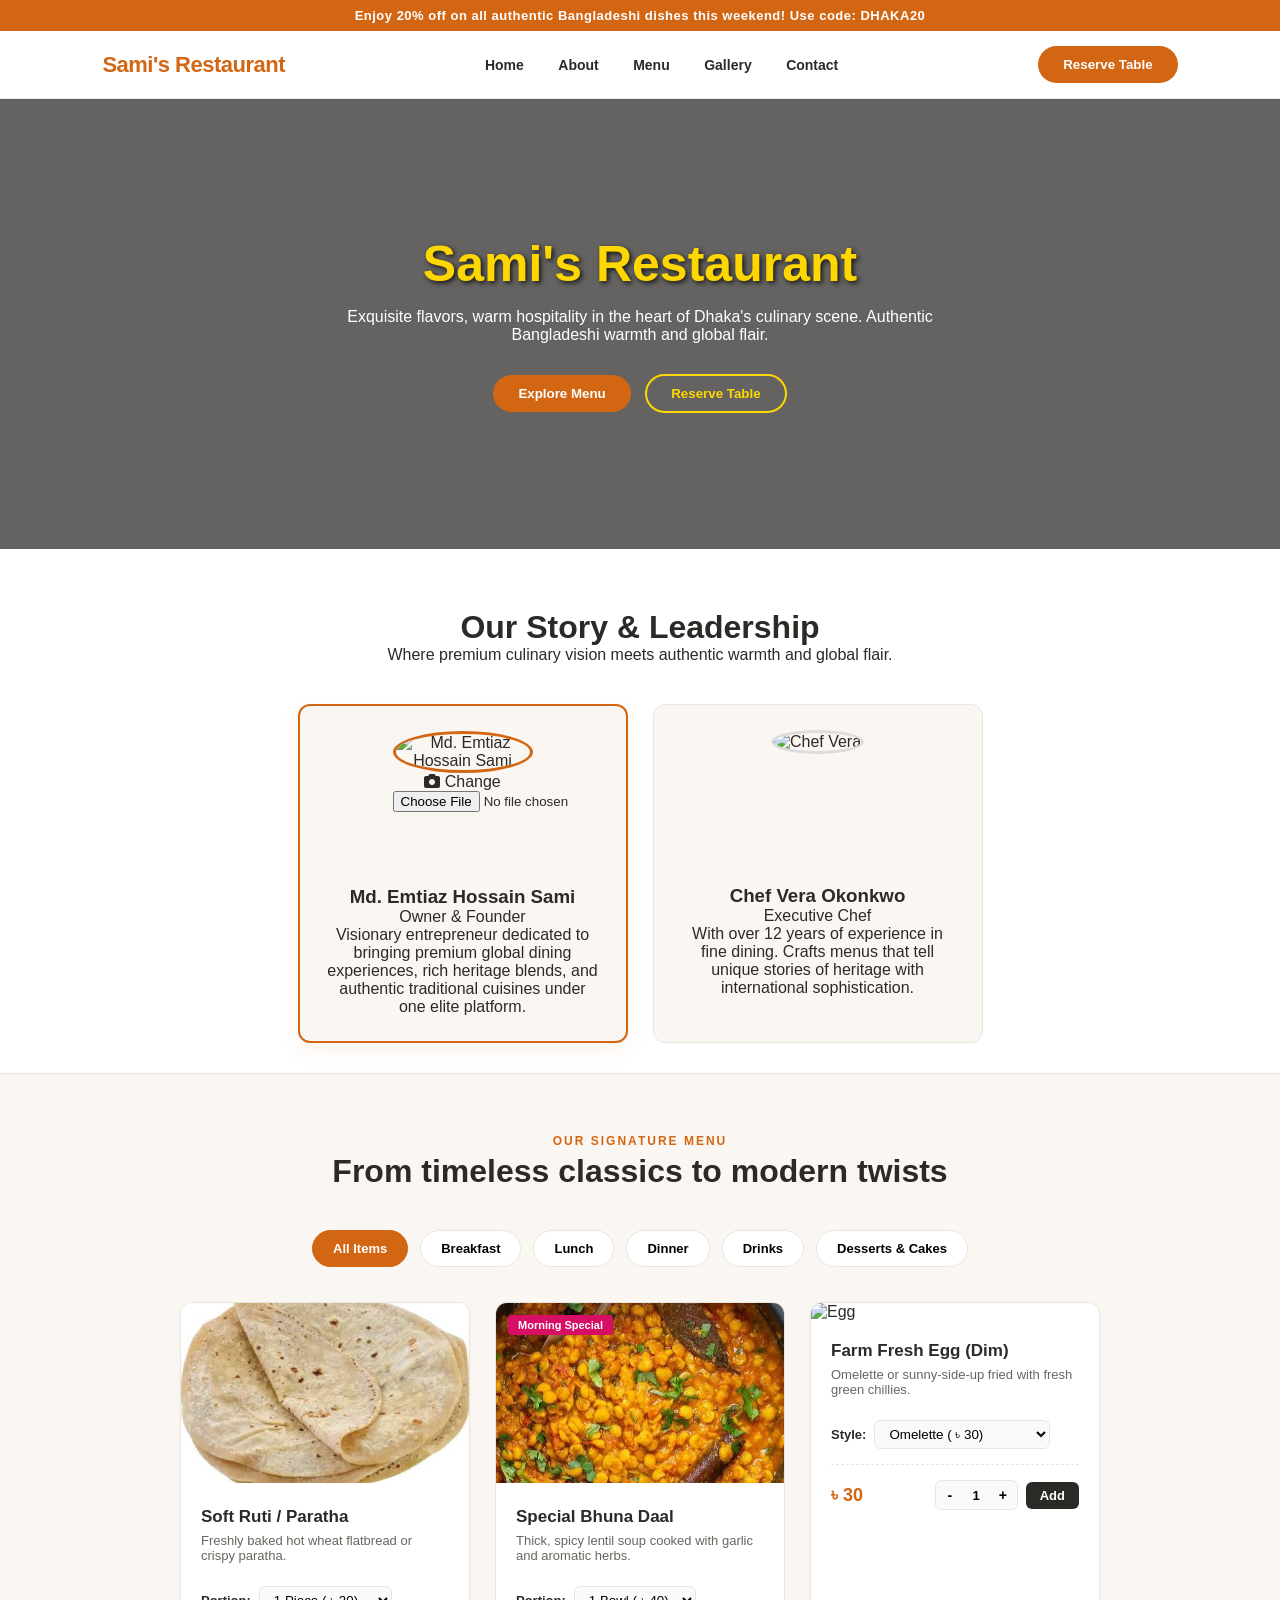
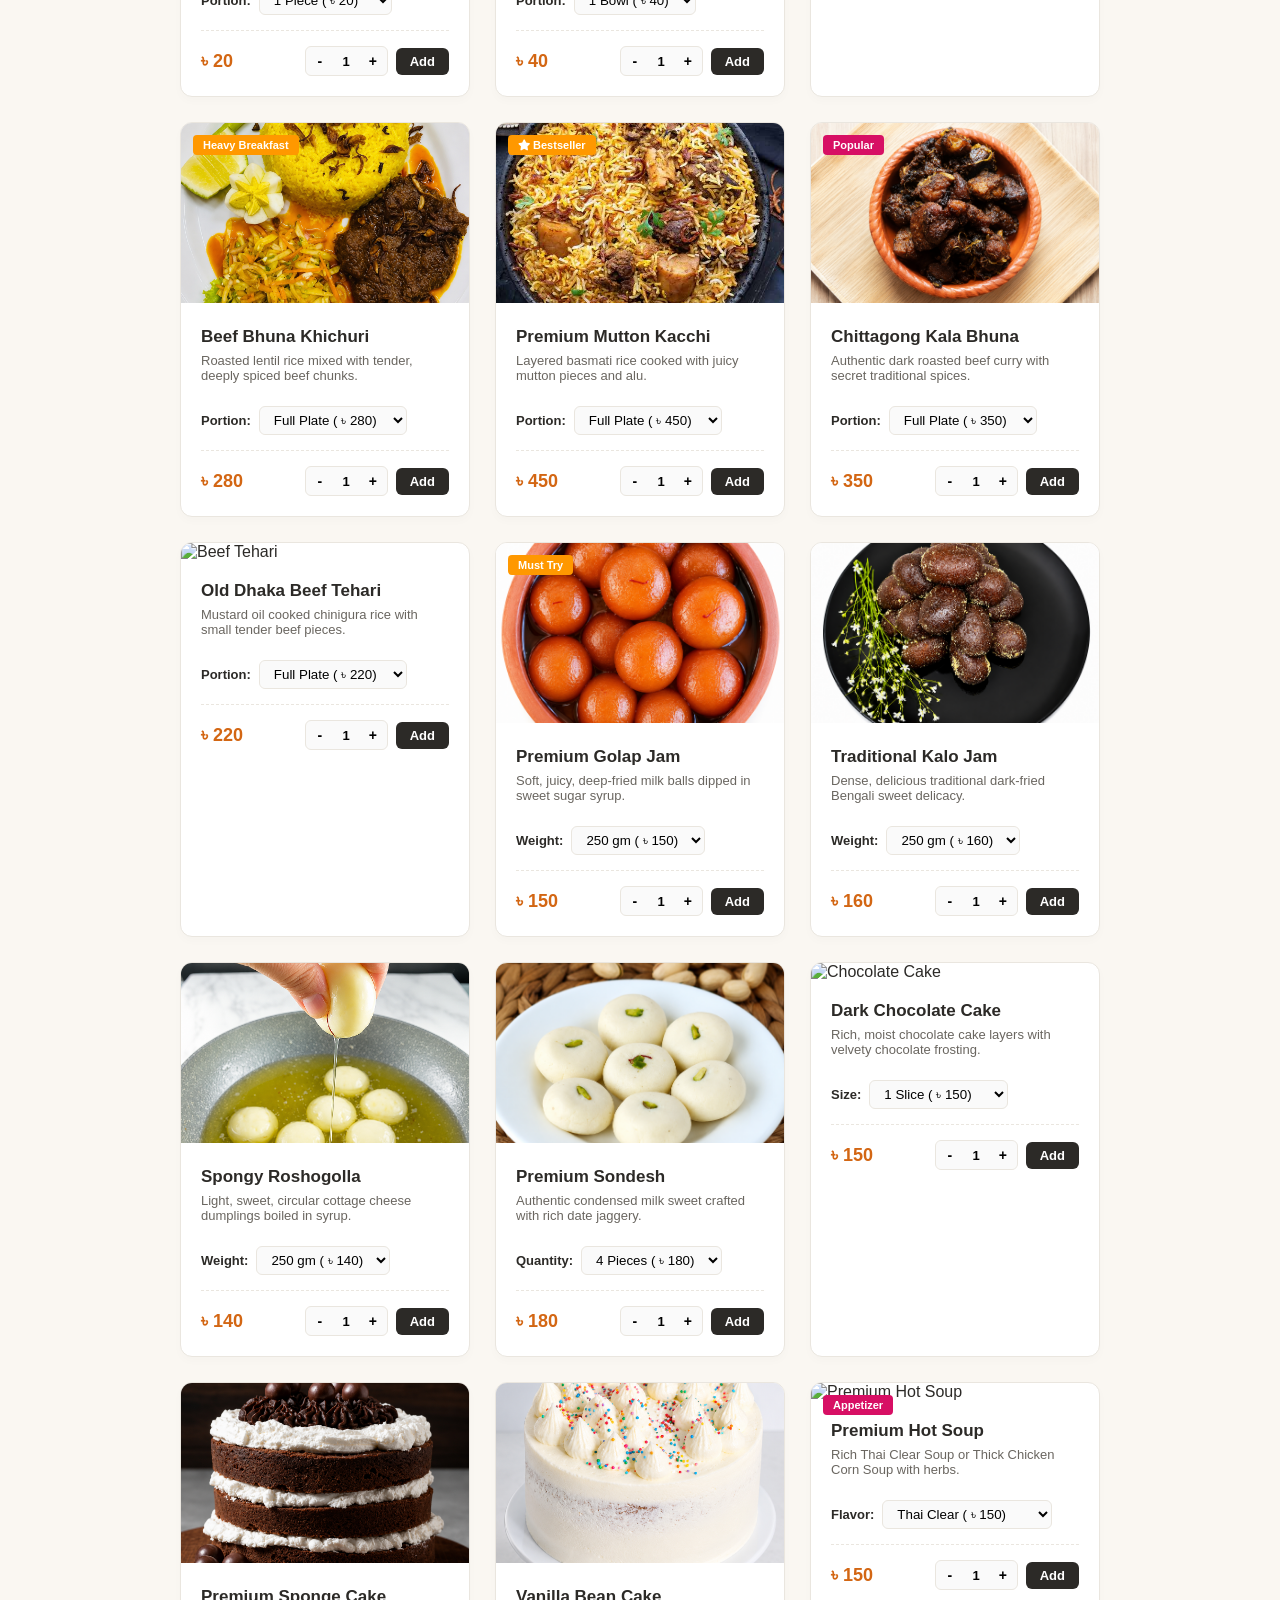
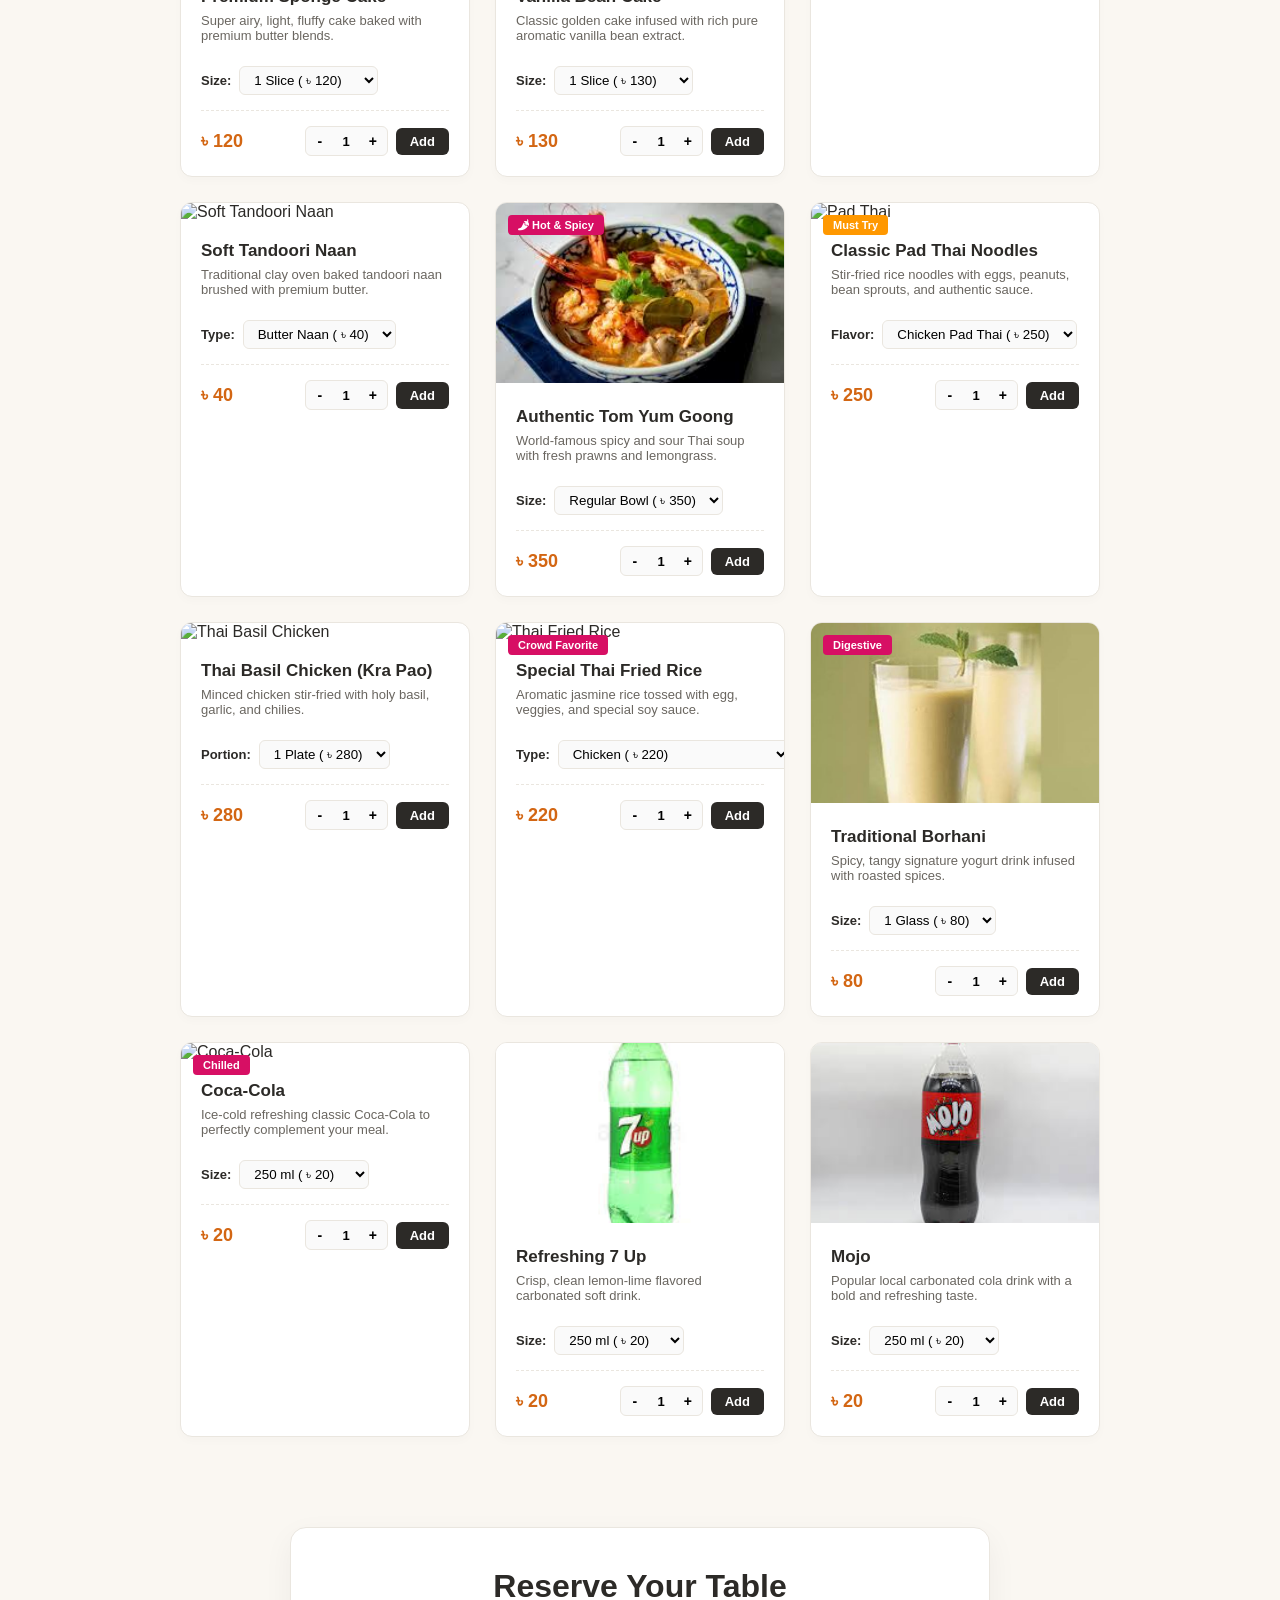
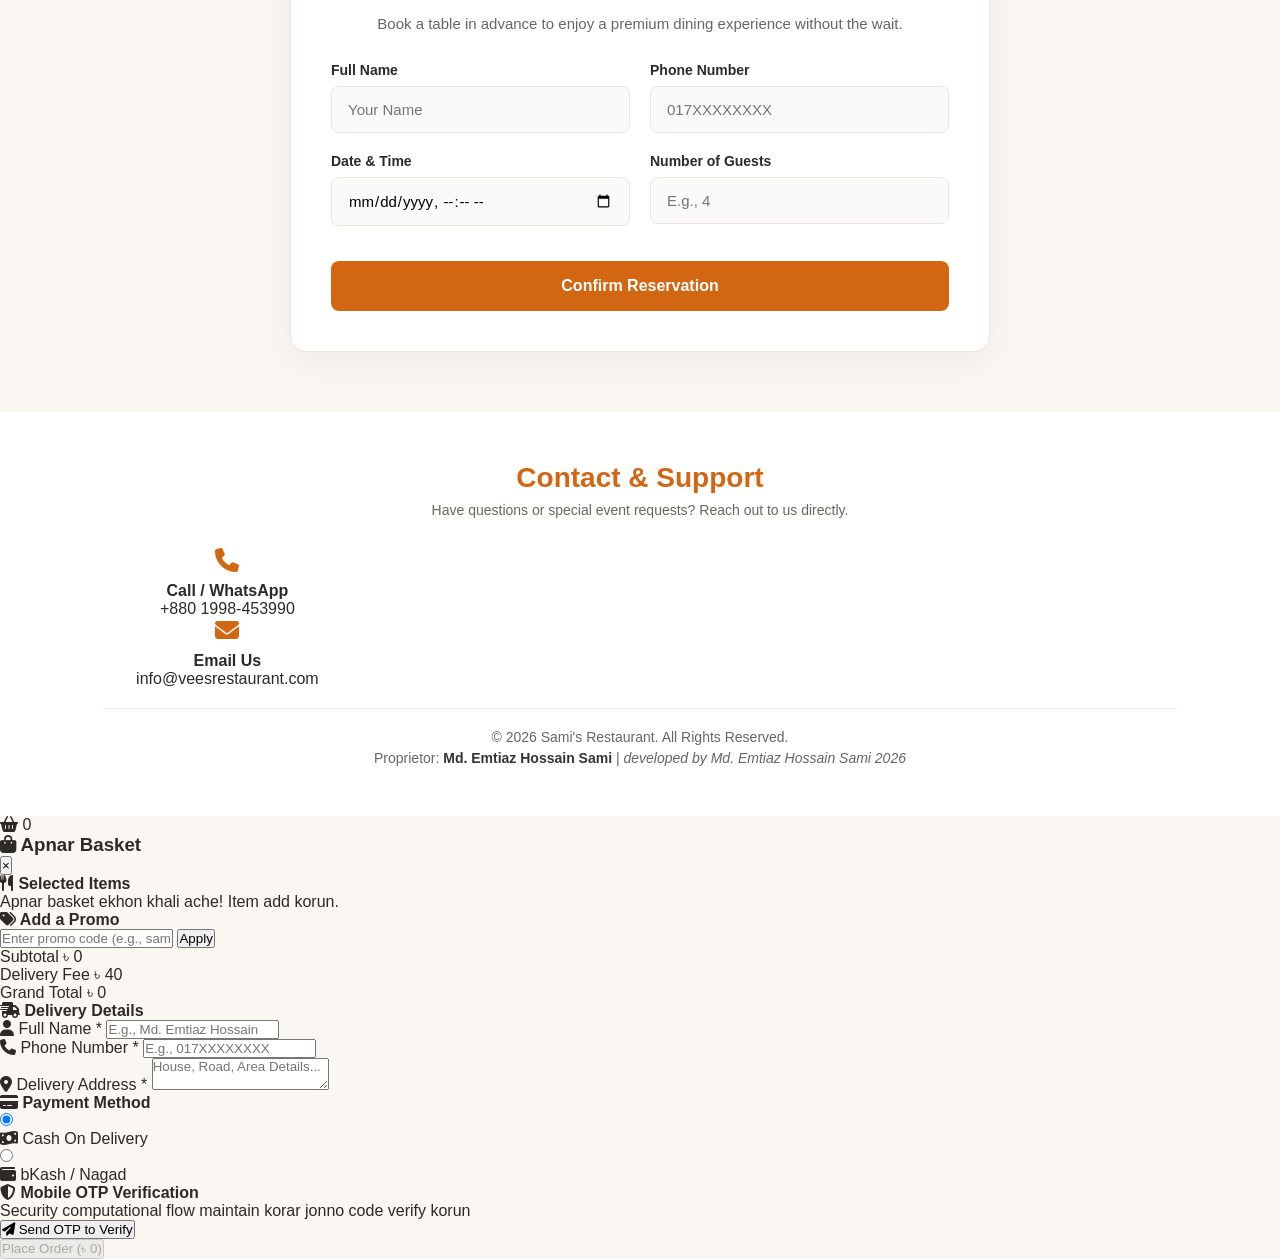
==== commit f63f7c92: "Update index.htm" ====
--- a/index.htm
+++ b/index.htm
@@ -1,991 +1,881 @@
-!DOCTYPE html>
+<!DOCTYPE html>
 <html lang="en">
 <head>
-    <meta charset="UTF-8">
-    <meta name="viewport" content="width=device-width, initial-scale=1.0">
-    <title>Sami's Restaurant | Premium Dining</title>
-    <link rel="stylesheet" href="https://cdnjs.cloudflare.com/ajax/libs/font-awesome/6.4.0/css/all.min.css">
-    <link rel="stylesheet" href="style.css">
+<meta charset="UTF-8">
+<meta name="viewport" content="width=device-width, initial-scale=1.0">
+<title>Sami's Restaurant | Premium Dining</title>
+<link rel="stylesheet" href="https://cdnjs.cloudflare.com/ajax/libs/font-awesome/6.4.0/css/all.min.css">
+<link rel="stylesheet" href="style.css">
 </head>
 <body>
-
-    <!-- ======== Promo Banner ======== -->
-    <div class="promo-discount-bar">
-        Enjoy 20% off on all authentic Bangladeshi dishes this weekend! Use code: DHAKA20
+<div class="promo-discount-bar">
+Enjoy 20% off on all authentic Bangladeshi dishes this weekend! Use code: DHAKA20
+</div>
+
+<header>
+<div class="logo">Sami's Restaurant</div>
+<nav>
+<a href="#home">Home</a>
+<a href="#about">About</a>
+<a href="#menu">Menu</a>
+<a href="#gallery">Gallery</a>
+<a href="#contact">Contact</a>
+</nav>
+<button class="btn-reserve" onclick="window.location.href='#reservation-section'">Reserve Table</button>
+</header>
+<section id="home" class="hero-viewport" style="padding: 0;">
+<div class="hero-overlay-content">
+<h1>Sami's Restaurant</h1>
+<p>Exquisite flavors, warm hospitality in the heart of Dhaka's culinary scene. Authentic Bangladeshi warmth and global flair.</p>
+<div class="hero-action-btns">
+<button class="btn-primary" onclick="window.location.href='#menu'">Explore Menu</button>
+<button class="btn-secondary" onclick="window.location.href='#reservation-section'">Reserve Table</button>
+</div>
+</div>
+</section>
+<section id="about" class="about-story-section">
+<div class="section-title-block">
+<h2>Our Story & Leadership</h2>
+<p>Where premium culinary vision meets authentic warmth and global flair.</p>
+</div>
+<div class="chefs-flex-row">
+<div class="chef-profile-card owner-highlight">
+<div class="profile-image-wrapper">
+<img id="owner-profile-img" src="Md. EmTIAZ hOSSAIN sAMI LOGO.png" alt="Md. Emtiaz Hossain Sami">
+<label for="owner-upload-input" class="image-upload-overlay" title="Upload Your Custom Photo">
+<i class="fa-solid fa-camera"></i>
+<span>Change</span>
+</label>
+<input type="file" id="owner-upload-input" accept="image/*" onchange="previewOwnerImage(this)">
+</div>
+<h3>Md. Emtiaz Hossain Sami</h3>
+<p class="chef-role-tag">Owner & Founder</p>
+<p class="chef-biography">Visionary entrepreneur dedicated to bringing premium global dining experiences, rich heritage blends, and authentic traditional cuisines under one elite platform.</p>
+</div>
+<div class="chef-profile-card">
+<div class="profile-image-wrapper normal-chef-border">
+<img src="https://images.unsplash.com/photo-1577219491135-ce391730fb2c?auto=format&fit=crop&q=80&w=300" alt="Chef Vera">
+</div>
+<h3>Chef Vera Okonkwo</h3>
+<p class="chef-role-tag">Executive Chef</p>
+<p class="chef-biography">With over 12 years of experience in fine dining. Crafts menus that tell unique stories of heritage with international sophistication.</p>
+</div>
+</div>
+</section>
+<section id="menu">
+<div class="section-title-block">
+<h4 class="sub-heading-accent">Our Signature Menu</h4>
+<h2>From timeless classics to modern twists</h2>
+</div>
+<div class="menu-filter-bar">
+<button class="filter-tab-btn active" onclick="filterMenu('all')">All Items</button>
+<button class="filter-tab-btn" onclick="filterMenu('breakfast')">Breakfast</button>
+<button class="filter-tab-btn" onclick="filterMenu('lunch')">Lunch</button>
+<button class="filter-tab-btn" onclick="filterMenu('dinner')">Dinner</button>
+<button class="filter-tab-btn" onclick="filterMenu('drinks')">Drinks</button>
+<button class="filter-tab-btn" onclick="filterMenu('desserts')">Desserts & Cakes</button>
+</div>
+
+<div class="menu-products-container">
+<div class="product-item-card breakfast">
+<img src="images (12).jpg" alt="Soft Ruti / Paratha">
+<div class="product-card-body">
+<h3>Soft Ruti / Paratha</h3>
+<p>Freshly baked hot wheat flatbread or crispy paratha.</p>
+<div class="product-dropdown-control">
+<label>Portion:</label>
+<select class="variant-select" onchange="updateDynamicPricing(this)">
+<option value="20">1 Piece ( ৳ 20)</option>
+<option value="40">2 Pieces ( ৳ 40)</option>
+</select>
+</div>
+<div class="product-price-action">
+<span class="product-base-price dynamic-render-price" data-base-price="20"> ৳ 20</span>
+<div class="cart-action-group">
+<div class="qty-selector">
+<button class="qty-btn" onclick="updateQty(this, -1)">-</button>
+<input type="text" class="qty-input" value="1" readonly>
+<button class="qty-btn" onclick="updateQty(this, 1)">+</button>
+</div>
+<button class="btn-cart" onclick="addToCart(this, 'Soft Ruti / Paratha')">Add</button>
+</div>
+</div>
+</div>
+</div>
+<div class="product-item-card breakfast">
+<span class="badge-popular">Morning Special</span>
+<img src="images (13).jpg" alt="Special Bhuna Daal">
+<div class="product-card-body">
+<h3>Special Bhuna Daal</h3>
+<p>Thick, spicy lentil soup cooked with garlic and aromatic herbs.</p>
+<div class="product-dropdown-control">
+<label>Portion:</label>
+<select class="variant-select" onchange="updateDynamicPricing(this)">
+<option value="40">1 Bowl ( ৳ 40)</option>
+</select>
+</div>
+<div class="product-price-action">
+<span class="product-base-price dynamic-render-price" data-base-price="40"> ৳ 40</span>
+<div class="cart-action-group">
+<div class="qty-selector">
+<button class="qty-btn" onclick="updateQty(this, -1)">-</button>
+<input type="text" class="qty-input" value="1" readonly>
+<button class="qty-btn" onclick="updateQty(this, 1)">+</button>
+</div>
+<button class="btn-cart" onclick="addToCart(this, 'Special Bhuna Daal')">Add</button>
+</div>
+</div>
+</div>
+</div>
+<div class="product-item-card breakfast">
+<img src="https://images.unsplash.com/photo-1525351484163-7529414344d8?auto=format&fit=crop&q=80&w=400" alt="Egg">
+<div class="product-card-body">
+<h3>Farm Fresh Egg (Dim)</h3>
+<p>Omelette or sunny-side-up fried with fresh green chillies.</p>
+<div class="product-dropdown-control">
+<label>Style:</label>
+<select class="variant-select" onchange="updateDynamicPricing(this)">
+<option value="30">Omelette ( ৳ 30)</option>
+<option value="30">Fried / Poached ( ৳ 30)</option>
+</select>
+</div>
+<div class="product-price-action">
+<span class="product-base-price dynamic-render-price" data-base-price="30"> ৳ 30</span>
+<div class="cart-action-group">
+<div class="qty-selector">
+<button class="qty-btn" onclick="updateQty(this, -1)">-</button>
+<input type="text" class="qty-input" value="1" readonly>
+<button class="qty-btn" onclick="updateQty(this, 1)">+</button>
+</div>
+<button class="btn-cart" onclick="addToCart(this, 'Farm Fresh Egg')">Add</button>
+</div>
+</div>
+</div>
+</div>
+<div class="product-item-card breakfast lunch">
+<span class="badge-popular badge-bestseller">Heavy Breakfast</span>
+<img src="e338491b-063e-4228-ac0e-3ca9c73536a8.png" alt="Khichuri">
+<div class="product-card-body">
+<h3>Beef Bhuna Khichuri</h3>
+<p>Roasted lentil rice mixed with tender, deeply spiced beef chunks.</p>
+<div class="product-dropdown-control">
+<label>Portion:</label>
+<select class="variant-select" onchange="updateDynamicPricing(this)">
+<option value="280">Full Plate ( ৳ 280)</option>
+<option value="160">Half Plate ( ৳ 160)</option>
+</select>
+</div>
+<div class="product-price-action">
+<span class="product-base-price dynamic-render-price" data-base-price="280"> ৳ 280</span>
+<div class="cart-action-group">
+<div class="qty-selector">
+<button class="qty-btn" onclick="updateQty(this, -1)">-</button>
+<input type="text" class="qty-input" value="1" readonly>
+<button class="qty-btn" onclick="updateQty(this, 1)">+</button>
+</div>
+<button class="btn-cart" onclick="addToCart(this, 'Beef Bhuna Khichuri')">Add</button>
+</div>
+</div>
+</div>
+</div>
+<div class="product-item-card lunch">
+<span class="badge-popular badge-bestseller"><i class="fa-solid fa-star"></i> Bestseller</span>
+<img src="images (14).jpg" alt="Mutton Kacchi">
+<div class="product-card-body">
+<h3>Premium Mutton Kacchi</h3>
+<p>Layered basmati rice cooked with juicy mutton pieces and alu.</p>
+<div class="product-dropdown-control">
+<label>Portion:</label>
+<select class="variant-select" onchange="updateDynamicPricing(this)">
+<option value="450">Full Plate ( ৳ 450)</option>
+<option value="250">Half Plate ( ৳ 250)</option>
+</select>
+</div>
+<div class="product-price-action">
+<span class="product-base-price dynamic-render-price" data-base-price="450"> ৳ 450</span>
+<div class="cart-action-group">
+<div class="qty-selector">
+<button class="qty-btn" onclick="updateQty(this, -1)">-</button>
+<input type="text" class="qty-input" value="1" readonly>
+<button class="qty-btn" onclick="updateQty(this, 1)">+</button>
+</div>
+<button class="btn-cart" onclick="addToCart(this, 'Premium Mutton Kacchi')">Add</button>
+</div>
+</div>
+</div>
+</div>
+<div class="product-item-card lunch dinner">
+<span class="badge-popular">Popular</span>
+<img src="4a1cb3da-4300-4954-b526-8ac5f40146f1.png" alt="Kala Bhuna">
+<div class="product-card-body">
+<h3>Chittagong Kala Bhuna</h3>
+<p>Authentic dark roasted beef curry with secret traditional spices.</p>
+<div class="product-dropdown-control">
+<label>Portion:</label>
+<select class="variant-select" onchange="updateDynamicPricing(this)">
+<option value="350">Full Plate ( ৳ 350)</option>
+<option value="190">Half Plate ( ৳ 190)</option>
+</select>
+</div>
+<div class="product-price-action">
+<span class="product-base-price dynamic-render-price" data-base-price="350"> ৳ 350</span>
+<div class="cart-action-group">
+<div class="qty-selector">
+<button class="qty-btn" onclick="updateQty(this, -1)">-</button>
+<input type="text" class="qty-input" value="1" readonly>
+<button class="qty-btn" onclick="updateQty(this, 1)">+</button>
+</div>
+<button class="btn-cart" onclick="addToCart(this, 'Chittagong Kala Bhuna')">Add</button>
+</div>
+</div>
+</div>
+</div>
+<div class="product-item-card lunch">
+<img src="https://images.unsplash.com/photo-1633945274405-b6c8069047b0?auto=format&fit=crop&q=80&w=400" alt="Beef Tehari">
+<div class="product-card-body">
+<h3>Old Dhaka Beef Tehari</h3>
+<p>Mustard oil cooked chinigura rice with small tender beef pieces.</p>
+<div class="product-dropdown-control">
+<label>Portion:</label>
+<select class="variant-select" onchange="updateDynamicPricing(this)">
+<option value="220">Full Plate ( ৳ 220)</option>
+<option value="120">Half Plate ( ৳ 120)</option>
+</select>
+</div>
+<div class="product-price-action">
+<span class="product-base-price dynamic-render-price" data-base-price="220"> ৳ 220</span>
+<div class="cart-action-group">
+<div class="qty-selector">
+<button class="qty-btn" onclick="updateQty(this, -1)">-</button>
+<input type="text" class="qty-input" value="1" readonly>
+<button class="qty-btn" onclick="updateQty(this, 1)">+</button>
+</div>
+<button class="btn-cart" onclick="addToCart(this, 'Old Dhaka Beef Tehari')">Add</button>
+</div>
+</div>
+</div>
+</div>
+<div class="product-item-card desserts">
+<span class="badge-popular badge-bestseller">Must Try</span>
+<img src="0ddd6c12-16ec-45c4-b487-b80951e661d3.png" alt="Golap Jam">
+<div class="product-card-body">
+<h3>Premium Golap Jam</h3>
+<p>Soft, juicy, deep-fried milk balls dipped in sweet sugar syrup.</p>
+<div class="product-dropdown-control">
+<label>Weight:</label>
+<select class="variant-select" onchange="updateDynamicPricing(this)">
+<option value="150">250 gm ( ৳ 150)</option>
+<option value="300">500 gm ( ৳ 300)</option>
+</select>
+</div>
+<div class="product-price-action">
+<span class="product-base-price dynamic-render-price" data-base-price="150"> ৳ 150</span>
+<div class="cart-action-group">
+<div class="qty-selector">
+<button class="qty-btn" onclick="updateQty(this, -1)">-</button>
+<input type="text" class="qty-input" value="1" readonly>
+<button class="qty-btn" onclick="updateQty(this, 1)">+</button>
+</div>
+<button class="btn-cart" onclick="addToCart(this, 'Premium Golap Jam')">Add</button>
+</div>
+</div>
+</div>
+</div>
+<div class="product-item-card desserts">
+<img src="5c9a67e3-cf74-4c1d-8284-d8286d70bffe.png" alt="Kalo Jam">
+<div class="product-card-body">
+<h3>Traditional Kalo Jam</h3>
+<p>Dense, delicious traditional dark-fried Bengali sweet delicacy.</p>
+<div class="product-dropdown-control">
+<label>Weight:</label>
+<select class="variant-select" onchange="updateDynamicPricing(this)">
+<option value="160">250 gm ( ৳ 160)</option>
+<option value="320">500 gm ( ৳ 320)</option>
+</select>
+</div>
+<div class="product-price-action">
+<span class="product-base-price dynamic-render-price" data-base-price="160"> ৳ 160</span>
+<div class="cart-action-group">
+<div class="qty-selector">
+<button class="qty-btn" onclick="updateQty(this, -1)">-</button>
+<input type="text" class="qty-input" value="1" readonly>
+<button class="qty-btn" onclick="updateQty(this, 1)">+</button>
+</div>
+<button class="btn-cart" onclick="addToCart(this, 'Traditional Kalo Jam')">Add</button>
+</div>
+</div>
+</div>
+</div>
+<div class="product-item-card desserts">
+<img src="32592ad6-fe80-41e8-a7a3-872e94c0bc1c.png" alt="Roshogolla">
+<div class="product-card-body">
+<h3>Spongy Roshogolla</h3>
+<p>Light, sweet, circular cottage cheese dumplings boiled in syrup.</p>
+<div class="product-dropdown-control">
+<label>Weight:</label>
+<select class="variant-select" onchange="updateDynamicPricing(this)">
+<option value="140">250 gm ( ৳ 140)</option>
+<option value="280">500 gm ( ৳ 280)</option>
+</select>
+</div>
+<div class="product-price-action">
+<span class="product-base-price dynamic-render-price" data-base-price="140"> ৳ 140</span>
+<div class="cart-action-group">
+<div class="qty-selector">
+<button class="qty-btn" onclick="updateQty(this, -1)">-</button>
+<input type="text" class="qty-input" value="1" readonly>
+<button class="qty-btn" onclick="updateQty(this, 1)">+</button>
+</div>
+<button class="btn-cart" onclick="addToCart(this, 'Spongy Roshogolla')">Add</button>
+</div>
+</div>
+</div>
+</div>
+<div class="product-item-card desserts">
+<img src="74221d1f-efce-452f-8731-e368a05f2e5b.png" alt="Sondesh">
+<div class="product-card-body">
+<h3>Premium Sondesh</h3>
+<p>Authentic condensed milk sweet crafted with rich date jaggery.</p>
+<div class="product-dropdown-control">
+<label>Quantity:</label>
+<select class="variant-select" onchange="updateDynamicPricing(this)">
+<option value="180">4 Pieces ( ৳ 180)</option>
+<option value="360">8 Pieces ( ৳ 360)</option>
+</select>
+</div>
+<div class="product-price-action">
+<span class="product-base-price dynamic-render-price" data-base-price="180"> ৳ 180</span>
+<div class="cart-action-group">
+<div class="qty-selector">
+<button class="qty-btn" onclick="updateQty(this, -1)">-</button>
+<input type="text" class="qty-input" value="1" readonly>
+<button class="qty-btn" onclick="updateQty(this, 1)">+</button>
+</div>
+<button class="btn-cart" onclick="addToCart(this, 'Premium Sondesh')">Add</button>
+</div>
+</div>
+</div>
+</div>
+<div class="product-item-card desserts">
+<img src="https://images.unsplash.com/photo-1578985545062-69928b1d9587?auto=format&fit=crop&q=80&w=400" alt="Chocolate Cake">
+<div class="product-card-body">
+<h3>Dark Chocolate Cake</h3>
+<p>Rich, moist chocolate cake layers with velvety chocolate frosting.</p>
+<div class="product-dropdown-control">
+<label>Size:</label>
+<select class="variant-select" onchange="updateDynamicPricing(this)">
+<option value="150">1 Slice ( ৳ 150)</option>
+<option value="800">1 Pound ( ৳ 800)</option>
+</select>
+</div>
+<div class="product-price-action">
+<span class="product-base-price dynamic-render-price" data-base-price="150"> ৳ 150</span>
+<div class="cart-action-group">
+<div class="qty-selector">
+<button class="qty-btn" onclick="updateQty(this, -1)">-</button>
+<input type="text" class="qty-input" value="1" readonly>
+<button class="qty-btn" onclick="updateQty(this, 1)">+</button>
+</div>
+<button class="btn-cart" onclick="addToCart(this, 'Dark Chocolate Cake')">Add</button>
+</div>
+</div>
+</div>
+</div>
+<div class="product-item-card desserts">
+<img src="0f144ebe-252c-474d-b4fd-5b2fb102b76b.png" alt="Sponge Cake">
+<div class="product-card-body">
+<h3>Premium Sponge Cake</h3>
+<p>Super airy, light, fluffy cake baked with premium butter blends.</p>
+<div class="product-dropdown-control">
+<label>Size:</label>
+<select class="variant-select" onchange="updateDynamicPricing(this)">
+<option value="120">1 Slice ( ৳ 120)</option>
+<option value="650">1 Pound ( ৳ 650)</option>
+</select>
+</div>
+<div class="product-price-action">
+<span class="product-base-price dynamic-render-price" data-base-price="120"> ৳ 120</span>
+<div class="cart-action-group">
+<div class="qty-selector">
+<button class="qty-btn" onclick="updateQty(this, -1)">-</button>
+<input type="text" class="qty-input" value="1" readonly>
+<button class="qty-btn" onclick="updateQty(this, 1)">+</button>
+</div>
+<button class="btn-cart" onclick="addToCart(this, 'Premium Sponge Cake')">Add</button>
+</div>
+</div>
+</div>
+</div>
+<div class="product-item-card desserts">
+<img src="efbacffe-7036-4fd0-beb4-43eafe0c7e00.png" alt="Vanilla Cake">
+<div class="product-card-body">
+<h3>Vanilla Bean Cake</h3>
+<p>Classic golden cake infused with rich pure aromatic vanilla bean extract.</p>
+<div class="product-dropdown-control">
+<label>Size:</label>
+<select class="variant-select" onchange="updateDynamicPricing(this)">
+<option value="130">1 Slice ( ৳ 130)</option>
+<option value="700">1 Pound ( ৳ 700)</option>
+</select>
+</div>
+<div class="product-price-action">
+<span class="product-base-price dynamic-render-price" data-base-price="130"> ৳ 130</span>
+<div class="cart-action-group">
+<div class="qty-selector">
+<button class="qty-btn" onclick="updateQty(this, -1)">-</button>
+<input type="text" class="qty-input" value="1" readonly>
+<button class="qty-btn" onclick="updateQty(this, 1)">+</button>
+</div>
+<button class="btn-cart" onclick="addToCart(this, 'Vanilla Bean Cake')">Add</button>
+</div>
+</div>
+</div>
+</div>
+<div class="product-item-card lunch dinner">
+<span class="badge-popular">Appetizer</span>
+<img src="https://images.unsplash.com/photo-1547592166-23ac45744acd?auto=format&fit=crop&q=80&w=400" alt="Premium Hot Soup">
+<div class="product-card-body">
+<h3>Premium Hot Soup</h3>
+<p>Rich Thai Clear Soup or Thick Chicken Corn Soup with herbs.</p>
+<div class="product-dropdown-control">
+<label>Flavor:</label>
+<select class="variant-select" onchange="updateDynamicPricing(this)">
+<option value="150">Thai Clear ( ৳ 150)</option>
+<option value="130">Chicken Corn ( ৳ 130)</option>
+</select>
+</div>
+<div class="product-price-action">
+<span class="product-base-price dynamic-render-price" data-base-price="150"> ৳ 150</span>
+<div class="cart-action-group">
+<div class="qty-selector">
+<button class="qty-btn" onclick="updateQty(this, -1)">-</button>
+<input type="text" class="qty-input" value="1" readonly>
+<button class="qty-btn" onclick="updateQty(this, 1)">+</button>
+</div>
+<button class="btn-cart" onclick="addToCart(this, 'Premium Hot Soup')">Add</button>
+</div>
+</div>
+</div>
+</div>
+<div class="product-item-card lunch dinner">
+<img src="https://images.unsplash.com/photo-1505253758473-96b7015fcd40?auto=format&fit=crop&q=80&w=400" alt="Soft Tandoori Naan">
+<div class="product-card-body">
+<h3>Soft Tandoori Naan</h3>
+<p>Traditional clay oven baked tandoori naan brushed with premium butter.</p>
+<div class="product-dropdown-control">
+<label>Type:</label>
+<select class="variant-select" onchange="updateDynamicPricing(this)">
+<option value="40">Butter Naan ( ৳ 40)</option>
+<option value="60">Garlic Naan ( ৳ 60)</option>
+</select>
+</div>
+<div class="product-price-action">
+<span class="product-base-price dynamic-render-price" data-base-price="40"> ৳ 40</span>
+<div class="cart-action-group">
+<div class="qty-selector">
+<button class="qty-btn" onclick="updateQty(this, -1)">-</button>
+<input type="text" class="qty-input" value="1" readonly>
+<button class="qty-btn" onclick="updateQty(this, 1)">+</button>
+</div>
+<button class="btn-cart" onclick="addToCart(this, 'Soft Tandoori Naan')">Add</button>
+</div>
+</div>
+</div>
+</div>
+<div class="product-item-card lunch dinner">
+<span class="badge-popular"><i class="fa-solid fa-pepper-hot"></i> Hot & Spicy</span>
+<img src="download (15).jpg" alt="Tom Yum Goong">
+<div class="product-card-body">
+<h3>Authentic Tom Yum Goong</h3>
+<p>World-famous spicy and sour Thai soup with fresh prawns and lemongrass.</p>
+<div class="product-dropdown-control">
+<label>Size:</label>
+<select class="variant-select" onchange="updateDynamicPricing(this)">
+<option value="350">Regular Bowl ( ৳ 350)</option>
+<option value="600">Family Bowl ( ৳ 600)</option>
+</select>
+</div>
+<div class="product-price-action">
+<span class="product-base-price dynamic-render-price" data-base-price="350"> ৳ 350</span>
+<div class="cart-action-group">
+<div class="qty-selector">
+<button class="qty-btn" onclick="updateQty(this, -1)">-</button>
+<input type="text" class="qty-input" value="1" readonly>
+<button class="qty-btn" onclick="updateQty(this, 1)">+</button>
+</div>
+<button class="btn-cart" onclick="addToCart(this, 'Authentic Tom Yum Goong')">Add</button>
+</div>
+</div>
+</div>
+</div>
+<div class="product-item-card lunch dinner">
+<span class="badge-popular badge-bestseller">Must Try</span>
+<img src="https://images.unsplash.com/photo-1559314809-0d155014e29e?auto=format&fit=crop&q=80&w=400" alt="Pad Thai">
+<div class="product-card-body">
+<h3>Classic Pad Thai Noodles</h3>
+<p>Stir-fried rice noodles with eggs, peanuts, bean sprouts, and authentic sauce.</p>
+<div class="product-dropdown-control">
+<label>Flavor:</label>
+<select class="variant-select" onchange="updateDynamicPricing(this)">
+<option value="250">Chicken Pad Thai ( ৳ 250)</option>
+<option value="300">Prawn Pad Thai ( ৳ 300)</option>
+</select>
+</div>
+<div class="product-price-action">
+<span class="product-base-price dynamic-render-price" data-base-price="250"> ৳ 250</span>
+<div class="cart-action-group">
+<div class="qty-selector">
+<button class="qty-btn" onclick="updateQty(this, -1)">-</button>
+<input type="text" class="qty-input" value="1" readonly>
+<button class="qty-btn" onclick="updateQty(this, 1)">+</button>
+</div>
+<button class="btn-cart" onclick="addToCart(this, 'Classic Pad Thai Noodles')">Add</button>
+</div>
+</div>
+</div>
+</div>
+<div class="product-item-card lunch dinner">
+<img src="https://images.unsplash.com/photo-1564834724105-918b73d1b9e0?auto=format&fit=crop&q=80&w=400" alt="Thai Basil Chicken">
+<div class="product-card-body">
+<h3>Thai Basil Chicken (Kra Pao)</h3>
+<p>Minced chicken stir-fried with holy basil, garlic, and chilies.</p>
+<div class="product-dropdown-control">
+<label>Portion:</label>
+<select class="variant-select" onchange="updateDynamicPricing(this)">
+<option value="280">1 Plate ( ৳ 280)</option>
+</select>
+</div>
+<div class="product-price-action">
+<span class="product-base-price dynamic-render-price" data-base-price="280"> ৳ 280</span>
+<div class="cart-action-group">
+<div class="qty-selector">
+<button class="qty-btn" onclick="updateQty(this, -1)">-</button>
+<input type="text" class="qty-input" value="1" readonly>
+<button class="qty-btn" onclick="updateQty(this, 1)">+</button>
+</div>
+<button class="btn-cart" onclick="addToCart(this, 'Thai Basil Chicken')">Add</button>
+</div>
+</div>
+</div>
+</div>
+<div class="product-item-card lunch dinner">
+<span class="badge-popular">Crowd Favorite</span>
+<img src="https://images.unsplash.com/photo-1603133872878-684f208fb84b?auto=format&fit=crop&q=80&w=400" alt="Thai Fried Rice">
+<div class="product-card-body">
+<h3>Special Thai Fried Rice</h3>
+<p>Aromatic jasmine rice tossed with egg, veggies, and special soy sauce.</p>
+<div class="product-dropdown-control">
+<label>Type:</label>
+<select class="variant-select" onchange="updateDynamicPricing(this)">
+<option value="220">Chicken ( ৳ 220)</option>
+<option value="260">Mixed (Chicken+Prawn) ( ৳ 260)</option>
+</select>
+</div>
+<div class="product-price-action">
+<span class="product-base-price dynamic-render-price" data-base-price="220"> ৳ 220</span>
+<div class="cart-action-group">
+<div class="qty-selector">
+<button class="qty-btn" onclick="updateQty(this, -1)">-</button>
+<input type="text" class="qty-input" value="1" readonly>
+<button class="qty-btn" onclick="updateQty(this, 1)">+</button>
+</div>
+<button class="btn-cart" onclick="addToCart(this, 'Special Thai Fried Rice')">Add</button>
+</div>
+</div>
+</div>
+</div>
+<div class="product-item-card drinks lunch dinner">
+<span class="badge-popular">Digestive</span>
+<img src="images (11).jpg" alt="Borhani">
+<div class="product-card-body">
+<h3>Traditional Borhani</h3>
+<p>Spicy, tangy signature yogurt drink infused with roasted spices.</p>
+<div class="product-dropdown-control">
+<label>Size:</label>
+<select class="variant-select" onchange="updateDynamicPricing(this)">
+<option value="80">1 Glass ( ৳ 80)</option>
+<option value="300">1 Liter ( ৳ 300)</option>
+</select>
+</div>
+<div class="product-price-action">
+<span class="product-base-price dynamic-render-price" data-base-price="80"> ৳ 80</span>
+<div class="cart-action-group">
+<div class="qty-selector">
+<button class="qty-btn" onclick="updateQty(this, -1)">-</button>
+<input type="text" class="qty-input" value="1" readonly>
+<button class="qty-btn" onclick="updateQty(this, 1)">+</button>
+</div>
+<button class="btn-cart" onclick="addToCart(this, 'Traditional Borhani')">Add</button>
+</div>
+</div>
+</div>
+</div>
+<div class="product-item-card drinks lunch dinner">
+<span class="badge-popular">Chilled</span>
+<img src="https://images.unsplash.com/photo-1622483767028-3f66f32aef97?auto=format&fit=crop&q=80&w=400" alt="Coca-Cola">
+<div class="product-card-body">
+<h3>Coca-Cola</h3>
+<p>Ice-cold refreshing classic Coca-Cola to perfectly complement your meal.</p>
+<div class="product-dropdown-control">
+<label>Size:</label>
+<select class="variant-select" onchange="updateDynamicPricing(this)">
+<option value="20">250 ml ( ৳ 20)</option>
+<option value="50">500 ml ( ৳ 50)</option>
+<option value="75">1 Liter ( ৳ 75)</option>
+<option value="95">1.5 Liter ( ৳ 95)</option>
+<option value="110">2 Liter ( ৳ 110)</option>
+</select>
+</div>
+<div class="product-price-action">
+<span class="product-base-price dynamic-render-price" data-base-price="20"> ৳ 20</span>
+<div class="cart-action-group">
+<div class="qty-selector">
+<button class="qty-btn" onclick="updateQty(this, -1)">-</button>
+<input type="text" class="qty-input" value="1" readonly>
+<button class="qty-btn" onclick="updateQty(this, 1)">+</button>
+</div>
+<button class="btn-cart" onclick="addToCart(this, 'Coca-Cola')">Add</button>
+</div>
+</div>
+</div>
+</div>
+<div class="product-item-card drinks lunch dinner">
+<img src="7up.jpg" alt="7 Up">
+<div class="product-card-body">
+<h3>Refreshing 7 Up</h3>
+<p>Crisp, clean lemon-lime flavored carbonated soft drink.</p>
+<div class="product-dropdown-control">
+<label>Size:</label>
+<select class="variant-select" onchange="updateDynamicPricing(this)">
+<option value="20">250 ml ( ৳ 20)</option>
+<option value="50">500 ml ( ৳ 50)</option>
+<option value="75">1 Liter ( ৳ 75)</option>
+<option value="95">1.5 Liter ( ৳ 95)</option>
+<option value="110">2 Liter ( ৳ 110)</option>
+</select>
+</div>
+<div class="product-price-action">
+<span class="product-base-price dynamic-render-price" data-base-price="20"> ৳ 20</span>
+<div class="cart-action-group">
+<div class="qty-selector">
+<button class="qty-btn" onclick="updateQty(this, -1)">-</button>
+<input type="text" class="qty-input" value="1" readonly>
+<button class="qty-btn" onclick="updateQty(this, 1)">+</button>
+</div>
+<button class="btn-cart" onclick="addToCart(this, 'Refreshing 7 Up')">Add</button>
+</div>
+</div>
+</div>
+</div>
+<div class="product-item-card drinks lunch dinner">
+<img src="mojo.jpg" alt="Mojo">
+<div class="product-card-body">
+<h3>Mojo</h3>
+<p>Popular local carbonated cola drink with a bold and refreshing taste.</p>
+<div class="product-dropdown-control">
+<label>Size:</label>
+<select class="variant-select" onchange="updateDynamicPricing(this)">
+<option value="20">250 ml ( ৳ 20)</option>
+<option value="50">500 ml ( ৳ 50)</option>
+<option value="75">1 Liter ( ৳ 75)</option>
+<option value="95">1.5 Liter ( ৳ 95)</option>
+<option value="110">2 Liter ( ৳ 110)</option>
+</select>
+</div>
+<div class="product-price-action">
+<span class="product-base-price dynamic-render-price" data-base-price="20"> ৳ 20</span>
+<div class="cart-action-group">
+<div class="qty-selector">
+<button class="qty-btn" onclick="updateQty(this, -1)">-</button>
+<input type="text" class="qty-input" value="1" readonly>
+<button class="qty-btn" onclick="updateQty(this, 1)">+</button>
+</div>
+<button class="btn-cart" onclick="addToCart(this, 'Mojo')">Add</button>
+</div>
+</div>
+</div>
+</div>
+</div>
+</section>
+<section id="reservation-section" class="reservation-section-wrapper">
+<div class="reservation-box-card">
+<div class="reservation-header">
+<h2>Reserve Your Table</h2>
+<p>Book a table in advance to enjoy a premium dining experience without the wait.</p>
+</div>
+
+<form class="reservation-form" onsubmit="event.preventDefault(); alert('Reservation confirmed!'); this.reset();">
+<div class="form-grid">
+<div class="input-wrapper">
+<label>Full Name</label>
+<input type="text" required placeholder="Your Name">
+</div>
+<div class="input-wrapper">
+<label>Phone Number</label>
+<input type="tel" required placeholder="017XXXXXXXX">
+</div>
+<div class="input-wrapper">
+<label>Date & Time</label>
+<input type="datetime-local" required>
+</div>
+<div class="input-wrapper">
+<label>Number of Guests</label>
+<input type="number" min="1" required placeholder="E.g., 4">
+</div>
+</div>
+<button type="submit" class="btn-primary btn-full-width">Confirm Reservation</button>
+</form>
+</div>
+</section>
+<section id="contact" style="padding: 50px 8%; text-align: center; background-color: #fff;">
+<div class="section-title-block" style="margin-bottom: 30px;">
+<h2 style="color: var(--brand-orange-accent); font-size: 28px;">Contact & Support</h2>
+<p style="color: var(--slate-muted); font-size: 14px; margin-top: 8px;">Have questions or special event requests? Reach out to us directly.</p>
+</div>
+
+<div class="centered-contact-flex">
+<div class="contact-card" style="width: 250px;">
+<i class="fa-solid fa-phone" style="font-size: 24px; color: var(--brand-orange-accent); margin-bottom: 10px;"></i>
+<h4>Call / WhatsApp</h4>
+<p class="contact-highlight">+880 1998-453990</p>
+</div>
+<div class="contact-card" style="width: 250px;">
+<i class="fa-solid fa-envelope" style="font-size: 24px; color: var(--brand-orange-accent); margin-bottom: 10px;"></i>
+<h4>Email Us</h4>
+<p>info@veesrestaurant.com</p>
+</div>
+</div>
+
+<div style="border-top: 1px solid #eee; padding-top: 20px; margin-top: 20px;">
+<p style="color: #666; font-size: 14px;">&copy; 2026 Sami's Restaurant. All Rights Reserved.</p>
+<p style="color: #666; font-size: 14px; margin-top: 5px;">Proprietor: <strong style="color: #333;">Md. Emtiaz Hossain Sami</strong> | <span style="font-style:italic;">developed by Md. Emtiaz Hossain Sami 2026</span></p>
+</div>
+</section>
+
+<div class="fp-basket-badge" onclick="toggleCartSidebar()">
+    <i class="fa-solid fa-basket-shopping"></i>
+    <span id="basket-badge-count">0</span>
+</div>
+
+<div id="foodpanda-cart-sidebar" class="fp-cart-sidebar">
+    <div class="fp-sidebar-header">
+        <h3><i class="fa-solid fa-bag-shopping"></i> Apnar Basket</h3>
+        <button class="fp-close-btn" onclick="toggleCartSidebar()">&times;</button>
     </div>
-
-    <!-- ======== Sticky Header ======== -->
-    <header>
-        <div class="logo">Sami's Restaurant</div>
-        <nav>
-            <a href="#home">Home</a>
-            <a href="#about">About</a>
-            <a href="#menu">Menu</a>
-            <a href="#contact">Contact</a>
-        </nav>
-        <button class="btn-reserve" onclick="window.location.href='#reservation-section'">Reserve Table</button>
-    </header>
-
-    <!-- ======== Hero Section ======== -->
-    <section id="home" class="hero-viewport" style="padding: 0;">
-        <div class="hero-overlay-content">
-            <h1>Sami's Restaurant</h1>
-            <p>Exquisite flavors, warm hospitality in the heart of Dhaka's culinary scene. Authentic Bangladeshi warmth and global flair.</p>
-            <div class="hero-action-btns">
-                <button class="btn-primary" onclick="window.location.href='#menu'">Explore Menu</button>
-                <button class="btn-secondary" onclick="window.location.href='#reservation-section'">Reserve Table</button>
+    
+    <div class="fp-sidebar-content">
+        <div class="fp-section-card">
+            <h4><i class="fa-solid fa-utensils"></i> Selected Items</h4>
+            <div id="cart-items-list" class="fp-items-container">
+                <div class="empty-cart-msg">Apnar basket ekhon khali ache! Item add korun.</div>
             </div>
         </div>
-    </section>
-
-    <!-- ======== About / Owner Section (No Camera/Upload) ======== -->
-    <section id="about" class="about-story-section">
-        <div class="section-title-block">
-            <h2>Our Story & Leadership</h2>
-            <p>Where premium culinary vision meets authentic warmth and global flair.</p>
+
+        <div class="fp-section-card promo-card">
+            <h4><i class="fa-solid fa-tags"></i> Add a Promo</h4>
+            <div class="promo-input-row">
+                <input type="text" id="fpPromoCode" placeholder="Enter promo code (e.g., sami 100)">
+                <button type="button" class="fp-btn-promo" onclick="applyPromoCode()">Apply</button>
+            </div>
+            <div id="promoSuccessMsg" class="promo-success-msg" style="display: none;">
+                <i class="fa-solid fa-circle-check"></i> Promo applied! Delivery fee reduced to 30 tk.
+            </div>
+            <div id="promoErrorMsg" class="promo-error-msg" style="display: none;">
+                Invalid promo code.
+            </div>
         </div>
-        <div class="chefs-flex-row">
-            <div class="chef-profile-card owner-highlight">
-                <div class="profile-image-wrapper">
-                    <img src="Md. EmTIAZ hOSSAIN sAMI LOGO.png" alt="Md. Emtiaz Hossain Sami">
-                </div>
-                <h3>Md. Emtiaz Hossain Sami</h3>
-                <p class="chef-role-tag">Owner & Founder</p>
-                <p class="chef-biography">Visionary entrepreneur dedicated to bringing premium global dining experiences, rich heritage blends, and authentic traditional cuisines under one elite platform.</p>
-            </div>
-            <div class="chef-profile-card">
-                <div class="profile-image-wrapper normal-chef-border">
-                    <img src="https://images.unsplash.com/photo-1577219491135-ce391730fb2c?auto=format&fit=crop&q=80&w=300" alt="Chef Vera">
-                </div>
-                <h3>Chef Vera Okonkwo</h3>
-                <p class="chef-role-tag">Executive Chef</p>
-                <p class="chef-biography">With over 12 years of experience in fine dining. Crafts menus that tell unique stories of heritage with international sophistication.</p>
+
+        <div class="fp-section-card summary-card">
+            <div class="summary-row">
+                <span>Subtotal</span>
+                <span id="fp-subtotal">৳ 0</span>
+            </div>
+            <div class="summary-row">
+                <span>Delivery Fee</span>
+                <span id="fp-delivery">৳ 40</span>
+            </div>
+            <div class="summary-row grand-total-row">
+                <span>Grand Total</span>
+                <span id="fp-total">৳ 0</span>
             </div>
         </div>
-    </section>
-
-    <!-- ======== Menu Section ======== -->
-    <section id="menu">
-        <div class="section-title-block">
-            <h4 class="sub-heading-accent">Our Signature Menu</h4>
-            <h2>From timeless classics to modern twists</h2>
+
+        <div class="fp-section-card checkout-form-card">
+            <h4><i class="fa-solid fa-truck-fast"></i> Delivery Details</h4>
+            <div class="fp-input-group">
+                <label><i class="fa-solid fa-user"></i> Full Name *</label>
+                <input type="text" id="fpCustName" placeholder="E.g., Md. Emtiaz Hossain" required>
+            </div>
+            <div class="fp-input-group">
+                <label><i class="fa-solid fa-phone"></i> Phone Number *</label>
+                <input type="tel" id="fpCustPhone" placeholder="E.g., 017XXXXXXXX" required>
+            </div>
+            <div class="fp-input-group">
+                <label><i class="fa-solid fa-location-dot"></i> Delivery Address *</label>
+                <textarea id="fpCustAddress" rows="2" placeholder="House, Road, Area Details..." required></textarea>
+            </div>
         </div>
-        <div class="menu-filter-bar">
-            <button class="filter-tab-btn active" onclick="filterMenu('all')">All Items</button>
-            <button class="filter-tab-btn" onclick="filterMenu('breakfast')">Breakfast</button>
-            <button class="filter-tab-btn" onclick="filterMenu('lunch')">Lunch</button>
-            <button class="filter-tab-btn" onclick="filterMenu('dinner')">Dinner</button>
-            <button class="filter-tab-btn" onclick="filterMenu('drinks')">Drinks</button>
-            <button class="filter-tab-btn" onclick="filterMenu('desserts')">Desserts & Cakes</button>
+
+        <div class="fp-section-card payment-card">
+            <h4><i class="fa-solid fa-credit-card"></i> Payment Method</h4>
+            <div class="fp-payment-options">
+                <label class="fp-pay-option active">
+                    <input type="radio" name="fpPayment" value="cod" checked onchange="handlePaymentChange(this)">
+                    <div class="pay-box">
+                        <i class="fa-solid fa-money-bill-wave"></i>
+                        <span>Cash On Delivery</span>
+                    </div>
+                </label>
+                <label class="fp-pay-option">
+                    <input type="radio" name="fpPayment" value="bkash" onchange="handlePaymentChange(this)">
+                    <div class="pay-box">
+                        <i class="fa-solid fa-wallet"></i>
+                        <span>bKash / Nagad</span>
+                    </div>
+                </label>
+            </div>
         </div>
 
-        <div class="menu-products-container">
-
-            <!-- ===== Breakfast ===== -->
-            <div class="product-item-card breakfast">
-                <img src="images (12).jpg" alt="Soft Ruti / Paratha">
-                <div class="product-card-body">
-                    <h3>Soft Ruti / Paratha</h3>
-                    <p>Freshly baked hot wheat flatbread or crispy paratha.</p>
-                    <div class="product-dropdown-control">
-                        <label>Portion:</label>
-                        <select class="variant-select" onchange="updateDynamicPricing(this)">
-                            <option value="20">1 Piece (৳20)</option>
-                            <option value="40">2 Pieces (৳40)</option>
-                        </select>
-                    </div>
-                    <div class="product-price-action">
-                        <span class="product-base-price dynamic-render-price" data-base-price="20">৳20</span>
-                        <div class="cart-action-group">
-                            <div class="qty-selector">
-                                <button class="qty-btn" onclick="updateQty(this, -1)">-</button>
-                                <input type="text" class="qty-input" value="1" readonly>
-                                <button class="qty-btn" onclick="updateQty(this, 1)">+</button>
-                            </div>
-                            <button class="btn-cart" onclick="addToCart(this, 'Soft Ruti / Paratha')">Add</button>
-                        </div>
-                    </div>
-                </div>
-            </div>
-
-            <div class="product-item-card breakfast">
-                <span class="badge-popular">Morning Special</span>
-                <img src="images (13).jpg" alt="Special Bhuna Daal">
-                <div class="product-card-body">
-                    <h3>Special Bhuna Daal</h3>
-                    <p>Thick, spicy lentil soup cooked with garlic and aromatic herbs.</p>
-                    <div class="product-dropdown-control">
-                        <label>Portion:</label>
-                        <select class="variant-select" onchange="updateDynamicPricing(this)">
-                            <option value="40">1 Bowl (৳40)</option>
-                        </select>
-                    </div>
-                    <div class="product-price-action">
-                        <span class="product-base-price dynamic-render-price" data-base-price="40">৳40</span>
-                        <div class="cart-action-group">
-                            <div class="qty-selector">
-                                <button class="qty-btn" onclick="updateQty(this, -1)">-</button>
-                                <input type="text" class="qty-input" value="1" readonly>
-                                <button class="qty-btn" onclick="updateQty(this, 1)">+</button>
-                            </div>
-                            <button class="btn-cart" onclick="addToCart(this, 'Special Bhuna Daal')">Add</button>
-                        </div>
-                    </div>
-                </div>
-            </div>
-
-            <div class="product-item-card breakfast">
-                <img src="https://images.unsplash.com/photo-1525351484163-7529414344d8?auto=format&fit=crop&q=80&w=400" alt="Egg">
-                <div class="product-card-body">
-                    <h3>Farm Fresh Egg (Dim)</h3>
-                    <p>Omelette or sunny-side-up fried with fresh green chillies.</p>
-                    <div class="product-dropdown-control">
-                        <label>Style:</label>
-                        <select class="variant-select" onchange="updateDynamicPricing(this)">
-                            <option value="30">Omelette (৳30)</option>
-                            <option value="30">Fried / Poached (৳30)</option>
-                        </select>
-                    </div>
-                    <div class="product-price-action">
-                        <span class="product-base-price dynamic-render-price" data-base-price="30">৳30</span>
-                        <div class="cart-action-group">
-                            <div class="qty-selector">
-                                <button class="qty-btn" onclick="updateQty(this, -1)">-</button>
-                                <input type="text" class="qty-input" value="1" readonly>
-                                <button class="qty-btn" onclick="updateQty(this, 1)">+</button>
-                            </div>
-                            <button class="btn-cart" onclick="addToCart(this, 'Farm Fresh Egg')">Add</button>
-                        </div>
-                    </div>
-                </div>
-            </div>
-
-            <div class="product-item-card breakfast lunch">
-                <span class="badge-popular badge-bestseller">Heavy Breakfast</span>
-                <img src="e338491b-063e-4228-ac0e-3ca9c73536a8.png" alt="Khichuri">
-                <div class="product-card-body">
-                    <h3>Beef Bhuna Khichuri</h3>
-                    <p>Roasted lentil rice mixed with tender, deeply spiced beef chunks.</p>
-                    <div class="product-dropdown-control">
-                        <label>Portion:</label>
-                        <select class="variant-select" onchange="updateDynamicPricing(this)">
-                            <option value="280">Full Plate (৳280)</option>
-                            <option value="160">Half Plate (৳160)</option>
-                        </select>
-                    </div>
-                    <div class="product-price-action">
-                        <span class="product-base-price dynamic-render-price" data-base-price="280">৳280</span>
-                        <div class="cart-action-group">
-                            <div class="qty-selector">
-                                <button class="qty-btn" onclick="updateQty(this, -1)">-</button>
-                                <input type="text" class="qty-input" value="1" readonly>
-                                <button class="qty-btn" onclick="updateQty(this, 1)">+</button>
-                            </div>
-                            <button class="btn-cart" onclick="addToCart(this, 'Beef Bhuna Khichuri')">Add</button>
-                        </div>
-                    </div>
-                </div>
-            </div>
-
-            <!-- ===== Lunch ===== -->
-            <div class="product-item-card lunch">
-                <span class="badge-popular badge-bestseller"><i class="fa-solid fa-star"></i> Bestseller</span>
-                <img src="images (14).jpg" alt="Mutton Kacchi">
-                <div class="product-card-body">
-                    <h3>Premium Mutton Kacchi</h3>
-                    <p>Layered basmati rice cooked with juicy mutton pieces and alu.</p>
-                    <div class="product-dropdown-control">
-                        <label>Portion:</label>
-                        <select class="variant-select" onchange="updateDynamicPricing(this)">
-                            <option value="450">Full Plate (৳450)</option>
-                            <option value="250">Half Plate (৳250)</option>
-                        </select>
-                    </div>
-                    <div class="product-price-action">
-                        <span class="product-base-price dynamic-render-price" data-base-price="450">৳450</span>
-                        <div class="cart-action-group">
-                            <div class="qty-selector">
-                                <button class="qty-btn" onclick="updateQty(this, -1)">-</button>
-                                <input type="text" class="qty-input" value="1" readonly>
-                                <button class="qty-btn" onclick="updateQty(this, 1)">+</button>
-                            </div>
-                            <button class="btn-cart" onclick="addToCart(this, 'Premium Mutton Kacchi')">Add</button>
-                        </div>
-                    </div>
-                </div>
-            </div>
-
-            <div class="product-item-card lunch dinner">
-                <span class="badge-popular">Popular</span>
-                <img src="4a1cb3da-4300-4954-b526-8ac5f40146f1.png" alt="Kala Bhuna">
-                <div class="product-card-body">
-                    <h3>Chittagong Kala Bhuna</h3>
-                    <p>Authentic dark roasted beef curry with secret traditional spices.</p>
-                    <div class="product-dropdown-control">
-                        <label>Portion:</label>
-                        <select class="variant-select" onchange="updateDynamicPricing(this)">
-                            <option value="350">Full Plate (৳350)</option>
-                            <option value="190">Half Plate (৳190)</option>
-                        </select>
-                    </div>
-                    <div class="product-price-action">
-                        <span class="product-base-price dynamic-render-price" data-base-price="350">৳350</span>
-                        <div class="cart-action-group">
-                            <div class="qty-selector">
-                                <button class="qty-btn" onclick="updateQty(this, -1)">-</button>
-                                <input type="text" class="qty-input" value="1" readonly>
-                                <button class="qty-btn" onclick="updateQty(this, 1)">+</button>
-                            </div>
-                            <button class="btn-cart" onclick="addToCart(this, 'Chittagong Kala Bhuna')">Add</button>
-                        </div>
-                    </div>
-                </div>
-            </div>
-
-            <div class="product-item-card lunch">
-                <img src="https://images.unsplash.com/photo-1633945274405-b6c8069047b0?auto=format&fit=crop&q=80&w=400" alt="Beef Tehari">
-                <div class="product-card-body">
-                    <h3>Old Dhaka Beef Tehari</h3>
-                    <p>Mustard oil cooked chinigura rice with small tender beef pieces.</p>
-                    <div class="product-dropdown-control">
-                        <label>Portion:</label>
-                        <select class="variant-select" onchange="updateDynamicPricing(this)">
-                            <option value="220">Full Plate (৳220)</option>
-                            <option value="120">Half Plate (৳120)</option>
-                        </select>
-                    </div>
-                    <div class="product-price-action">
-                        <span class="product-base-price dynamic-render-price" data-base-price="220">৳220</span>
-                        <div class="cart-action-group">
-                            <div class="qty-selector">
-                                <button class="qty-btn" onclick="updateQty(this, -1)">-</button>
-                                <input type="text" class="qty-input" value="1" readonly>
-                                <button class="qty-btn" onclick="updateQty(this, 1)">+</button>
-                            </div>
-                            <button class="btn-cart" onclick="addToCart(this, 'Old Dhaka Beef Tehari')">Add</button>
-                        </div>
-                    </div>
-                </div>
-            </div>
-
-            <!-- ===== Dinner / Thai ===== -->
-            <div class="product-item-card lunch dinner">
-                <span class="badge-popular">Appetizer</span>
-                <img src="https://images.unsplash.com/photo-1547592166-23ac45744acd?auto=format&fit=crop&q=80&w=400" alt="Premium Hot Soup">
-                <div class="product-card-body">
-                    <h3>Premium Hot Soup</h3>
-                    <p>Rich Thai Clear Soup or Thick Chicken Corn Soup with herbs.</p>
-                    <div class="product-dropdown-control">
-                        <label>Flavor:</label>
-                        <select class="variant-select" onchange="updateDynamicPricing(this)">
-                            <option value="150">Thai Clear (৳150)</option>
-                            <option value="130">Chicken Corn (৳130)</option>
-                        </select>
-                    </div>
-                    <div class="product-price-action">
-                        <span class="product-base-price dynamic-render-price" data-base-price="150">৳150</span>
-                        <div class="cart-action-group">
-                            <div class="qty-selector">
-                                <button class="qty-btn" onclick="updateQty(this, -1)">-</button>
-                                <input type="text" class="qty-input" value="1" readonly>
-                                <button class="qty-btn" onclick="updateQty(this, 1)">+</button>
-                            </div>
-                            <button class="btn-cart" onclick="addToCart(this, 'Premium Hot Soup')">Add</button>
-                        </div>
-                    </div>
-                </div>
-            </div>
-
-            <div class="product-item-card lunch dinner">
-                <img src="https://images.unsplash.com/photo-1505253758473-96b7015fcd40?auto=format&fit=crop&q=80&w=400" alt="Soft Tandoori Naan">
-                <div class="product-card-body">
-                    <h3>Soft Tandoori Naan</h3>
-                    <p>Traditional clay oven baked tandoori naan brushed with premium butter.</p>
-                    <div class="product-dropdown-control">
-                        <label>Type:</label>
-                        <select class="variant-select" onchange="updateDynamicPricing(this)">
-                            <option value="40">Butter Naan (৳40)</option>
-                            <option value="60">Garlic Naan (৳60)</option>
-                        </select>
-                    </div>
-                    <div class="product-price-action">
-                        <span class="product-base-price dynamic-render-price" data-base-price="40">৳40</span>
-                        <div class="cart-action-group">
-                            <div class="qty-selector">
-                                <button class="qty-btn" onclick="updateQty(this, -1)">-</button>
-                                <input type="text" class="qty-input" value="1" readonly>
-                                <button class="qty-btn" onclick="updateQty(this, 1)">+</button>
-                            </div>
-                            <button class="btn-cart" onclick="addToCart(this, 'Soft Tandoori Naan')">Add</button>
-                        </div>
-                    </div>
-                </div>
-            </div>
-
-            <div class="product-item-card lunch dinner">
-                <span class="badge-popular"><i class="fa-solid fa-pepper-hot"></i> Hot & Spicy</span>
-                <img src="download (15).jpg" alt="Tom Yum Goong">
-                <div class="product-card-body">
-                    <h3>Authentic Tom Yum Goong</h3>
-                    <p>World-famous spicy and sour Thai soup with fresh prawns and lemongrass.</p>
-                    <div class="product-dropdown-control">
-                        <label>Size:</label>
-                        <select class="variant-select" onchange="updateDynamicPricing(this)">
-                            <option value="350">Regular Bowl (৳350)</option>
-                            <option value="600">Family Bowl (৳600)</option>
-                        </select>
-                    </div>
-                    <div class="product-price-action">
-                        <span class="product-base-price dynamic-render-price" data-base-price="350">৳350</span>
-                        <div class="cart-action-group">
-                            <div class="qty-selector">
-                                <button class="qty-btn" onclick="updateQty(this, -1)">-</button>
-                                <input type="text" class="qty-input" value="1" readonly>
-                                <button class="qty-btn" onclick="updateQty(this, 1)">+</button>
-                            </div>
-                            <button class="btn-cart" onclick="addToCart(this, 'Authentic Tom Yum Goong')">Add</button>
-                        </div>
-                    </div>
-                </div>
-            </div>
-
-            <div class="product-item-card lunch dinner">
-                <span class="badge-popular badge-bestseller">Must Try</span>
-                <img src="https://images.unsplash.com/photo-1559314809-0d155014e29e?auto=format&fit=crop&q=80&w=400" alt="Pad Thai">
-                <div class="product-card-body">
-                    <h3>Classic Pad Thai Noodles</h3>
-                    <p>Stir-fried rice noodles with eggs, peanuts, bean sprouts, and authentic sauce.</p>
-                    <div class="product-dropdown-control">
-                        <label>Flavor:</label>
-                        <select class="variant-select" onchange="updateDynamicPricing(this)">
-                            <option value="250">Chicken Pad Thai (৳250)</option>
-                            <option value="300">Prawn Pad Thai (৳300)</option>
-                        </select>
-                    </div>
-                    <div class="product-price-action">
-                        <span class="product-base-price dynamic-render-price" data-base-price="250">৳250</span>
-                        <div class="cart-action-group">
-                            <div class="qty-selector">
-                                <button class="qty-btn" onclick="updateQty(this, -1)">-</button>
-                                <input type="text" class="qty-input" value="1" readonly>
-                                <button class="qty-btn" onclick="updateQty(this, 1)">+</button>
-                            </div>
-                            <button class="btn-cart" onclick="addToCart(this, 'Classic Pad Thai Noodles')">Add</button>
-                        </div>
-                    </div>
-                </div>
-            </div>
-
-            <div class="product-item-card lunch dinner">
-                <img src="https://images.unsplash.com/photo-1564834724105-918b73d1b9e0?auto=format&fit=crop&q=80&w=400" alt="Thai Basil Chicken">
-                <div class="product-card-body">
-                    <h3>Thai Basil Chicken (Kra Pao)</h3>
-                    <p>Minced chicken stir-fried with holy basil, garlic, and chilies.</p>
-                    <div class="product-dropdown-control">
-                        <label>Portion:</label>
-                        <select class="variant-select" onchange="updateDynamicPricing(this)">
-                            <option value="280">1 Plate (৳280)</option>
-                        </select>
-                    </div>
-                    <div class="product-price-action">
-                        <span class="product-base-price dynamic-render-price" data-base-price="280">৳280</span>
-                        <div class="cart-action-group">
-                            <div class="qty-selector">
-                                <button class="qty-btn" onclick="updateQty(this, -1)">-</button>
-                                <input type="text" class="qty-input" value="1" readonly>
-                                <button class="qty-btn" onclick="updateQty(this, 1)">+</button>
-                            </div>
-                            <button class="btn-cart" onclick="addToCart(this, 'Thai Basil Chicken')">Add</button>
-                        </div>
-                    </div>
-                </div>
-            </div>
-
-            <div class="product-item-card lunch dinner">
-                <span class="badge-popular">Crowd Favorite</span>
-                <img src="https://images.unsplash.com/photo-1603133872878-684f208fb84b?auto=format&fit=crop&q=80&w=400" alt="Thai Fried Rice">
-                <div class="product-card-body">
-                    <h3>Special Thai Fried Rice</h3>
-                    <p>Aromatic jasmine rice tossed with egg, veggies, and special soy sauce.</p>
-                    <div class="product-dropdown-control">
-                        <label>Type:</label>
-                        <select class="variant-select" onchange="updateDynamicPricing(this)">
-                            <option value="220">Chicken (৳220)</option>
-                            <option value="260">Mixed (Chicken+Prawn) (৳260)</option>
-                        </select>
-                    </div>
-                    <div class="product-price-action">
-                        <span class="product-base-price dynamic-render-price" data-base-price="220">৳220</span>
-                        <div class="cart-action-group">
-                            <div class="qty-selector">
-                                <button class="qty-btn" onclick="updateQty(this, -1)">-</button>
-                                <input type="text" class="qty-input" value="1" readonly>
-                                <button class="qty-btn" onclick="updateQty(this, 1)">+</button>
-                            </div>
-                            <button class="btn-cart" onclick="addToCart(this, 'Special Thai Fried Rice')">Add</button>
-                        </div>
-                    </div>
-                </div>
-            </div>
-
-            <!-- ===== Desserts ===== -->
-            <div class="product-item-card desserts">
-                <span class="badge-popular badge-bestseller">Must Try</span>
-                <img src="0ddd6c12-16ec-45c4-b487-b80951e661d3.png" alt="Golap Jam">
-                <div class="product-card-body">
-                    <h3>Premium Golap Jam</h3>
-                    <p>Soft, juicy, deep-fried milk balls dipped in sweet sugar syrup.</p>
-                    <div class="product-dropdown-control">
-                        <label>Weight:</label>
-                        <select class="variant-select" onchange="updateDynamicPricing(this)">
-                            <option value="150">250 gm (৳150)</option>
-                            <option value="300">500 gm (৳300)</option>
-                        </select>
-                    </div>
-                    <div class="product-price-action">
-                        <span class="product-base-price dynamic-render-price" data-base-price="150">৳150</span>
-                        <div class="cart-action-group">
-                            <div class="qty-selector">
-                                <button class="qty-btn" onclick="updateQty(this, -1)">-</button>
-                                <input type="text" class="qty-input" value="1" readonly>
-                                <button class="qty-btn" onclick="updateQty(this, 1)">+</button>
-                            </div>
-                            <button class="btn-cart" onclick="addToCart(this, 'Premium Golap Jam')">Add</button>
-                        </div>
-                    </div>
-                </div>
-            </div>
-
-            <div class="product-item-card desserts">
-                <img src="5c9a67e3-cf74-4c1d-8284-d8286d70bffe.png" alt="Kalo Jam">
-                <div class="product-card-body">
-                    <h3>Traditional Kalo Jam</h3>
-                    <p>Dense, delicious traditional dark-fried Bengali sweet delicacy.</p>
-                    <div class="product-dropdown-control">
-                        <label>Weight:</label>
-                        <select class="variant-select" onchange="updateDynamicPricing(this)">
-                            <option value="160">250 gm (৳160)</option>
-                            <option value="320">500 gm (৳320)</option>
-                        </select>
-                    </div>
-                    <div class="product-price-action">
-                        <span class="product-base-price dynamic-render-price" data-base-price="160">৳160</span>
-                        <div class="cart-action-group">
-                            <div class="qty-selector">
-                                <button class="qty-btn" onclick="updateQty(this, -1)">-</button>
-                                <input type="text" class="qty-input" value="1" readonly>
-                                <button class="qty-btn" onclick="updateQty(this, 1)">+</button>
-                            </div>
-                            <button class="btn-cart" onclick="addToCart(this, 'Traditional Kalo Jam')">Add</button>
-                        </div>
-                    </div>
-                </div>
-            </div>
-
-            <div class="product-item-card desserts">
-                <img src="32592ad6-fe80-41e8-a7a3-872e94c0bc1c.png" alt="Roshogolla">
-                <div class="product-card-body">
-                    <h3>Spongy Roshogolla</h3>
-                    <p>Light, sweet, circular cottage cheese dumplings boiled in syrup.</p>
-                    <div class="product-dropdown-control">
-                        <label>Weight:</label>
-                        <select class="variant-select" onchange="updateDynamicPricing(this)">
-                            <option value="140">250 gm (৳140)</option>
-                            <option value="280">500 gm (৳280)</option>
-                        </select>
-                    </div>
-                    <div class="product-price-action">
-                        <span class="product-base-price dynamic-render-price" data-base-price="140">৳140</span>
-                        <div class="cart-action-group">
-                            <div class="qty-selector">
-                                <button class="qty-btn" onclick="updateQty(this, -1)">-</button>
-                                <input type="text" class="qty-input" value="1" readonly>
-                                <button class="qty-btn" onclick="updateQty(this, 1)">+</button>
-                            </div>
-                            <button class="btn-cart" onclick="addToCart(this, 'Spongy Roshogolla')">Add</button>
-                        </div>
-                    </div>
-                </div>
-            </div>
-
-            <div class="product-item-card desserts">
-                <img src="74221d1f-efce-452f-8731-e368a05f2e5b.png" alt="Sondesh">
-                <div class="product-card-body">
-                    <h3>Premium Sondesh</h3>
-                    <p>Authentic condensed milk sweet crafted with rich date jaggery.</p>
-                    <div class="product-dropdown-control">
-                        <label>Quantity:</label>
-                        <select class="variant-select" onchange="updateDynamicPricing(this)">
-                            <option value="180">4 Pieces (৳180)</option>
-                            <option value="360">8 Pieces (৳360)</option>
-                        </select>
-                    </div>
-                    <div class="product-price-action">
-                        <span class="product-base-price dynamic-render-price" data-base-price="180">৳180</span>
-                        <div class="cart-action-group">
-                            <div class="qty-selector">
-                                <button class="qty-btn" onclick="updateQty(this, -1)">-</button>
-                                <input type="text" class="qty-input" value="1" readonly>
-                                <button class="qty-btn" onclick="updateQty(this, 1)">+</button>
-                            </div>
-                            <button class="btn-cart" onclick="addToCart(this, 'Premium Sondesh')">Add</button>
-                        </div>
-                    </div>
-                </div>
-            </div>
-
-            <div class="product-item-card desserts">
-                <img src="https://images.unsplash.com/photo-1578985545062-69928b1d9587?auto=format&fit=crop&q=80&w=400" alt="Chocolate Cake">
-                <div class="product-card-body">
-                    <h3>Dark Chocolate Cake</h3>
-                    <p>Rich, moist chocolate cake layers with velvety chocolate frosting.</p>
-                    <div class="product-dropdown-control">
-                        <label>Size:</label>
-                        <select class="variant-select" onchange="updateDynamicPricing(this)">
-                            <option value="150">1 Slice (৳150)</option>
-                            <option value="800">1 Pound (৳800)</option>
-                        </select>
-                    </div>
-                    <div class="product-price-action">
-                        <span class="product-base-price dynamic-render-price" data-base-price="150">৳150</span>
-                        <div class="cart-action-group">
-                            <div class="qty-selector">
-                                <button class="qty-btn" onclick="updateQty(this, -1)">-</button>
-                                <input type="text" class="qty-input" value="1" readonly>
-                                <button class="qty-btn" onclick="updateQty(this, 1)">+</button>
-                            </div>
-                            <button class="btn-cart" onclick="addToCart(this, 'Dark Chocolate Cake')">Add</button>
-                        </div>
-                    </div>
-                </div>
-            </div>
-
-            <div class="product-item-card desserts">
-                <img src="0f144ebe-252c-474d-b4fd-5b2fb102b76b.png" alt="Sponge Cake">
-                <div class="product-card-body">
-                    <h3>Premium Sponge Cake</h3>
-                    <p>Super airy, light, fluffy cake baked with premium butter blends.</p>
-                    <div class="product-dropdown-control">
-                        <label>Size:</label>
-                        <select class="variant-select" onchange="updateDynamicPricing(this)">
-                            <option value="120">1 Slice (৳120)</option>
-                            <option value="650">1 Pound (৳650)</option>
-                        </select>
-                    </div>
-                    <div class="product-price-action">
-                        <span class="product-base-price dynamic-render-price" data-base-price="120">৳120</span>
-                        <div class="cart-action-group">
-                            <div class="qty-selector">
-                                <button class="qty-btn" onclick="updateQty(this, -1)">-</button>
-                                <input type="text" class="qty-input" value="1" readonly>
-                                <button class="qty-btn" onclick="updateQty(this, 1)">+</button>
-                            </div>
-                            <button class="btn-cart" onclick="addToCart(this, 'Premium Sponge Cake')">Add</button>
-                        </div>
-                    </div>
-                </div>
-            </div>
-
-            <div class="product-item-card desserts">
-                <img src="efbacffe-7036-4fd0-beb4-43eafe0c7e00.png" alt="Vanilla Cake">
-                <div class="product-card-body">
-                    <h3>Vanilla Bean Cake</h3>
-                    <p>Classic golden cake infused with rich pure aromatic vanilla bean extract.</p>
-                    <div class="product-dropdown-control">
-                        <label>Size:</label>
-                        <select class="variant-select" onchange="updateDynamicPricing(this)">
-                            <option value="130">1 Slice (৳130)</option>
-                            <option value="700">1 Pound (৳700)</option>
-                        </select>
-                    </div>
-                    <div class="product-price-action">
-                        <span class="product-base-price dynamic-render-price" data-base-price="130">৳130</span>
-                        <div class="cart-action-group">
-                            <div class="qty-selector">
-                                <button class="qty-btn" onclick="updateQty(this, -1)">-</button>
-                                <input type="text" class="qty-input" value="1" readonly>
-                                <button class="qty-btn" onclick="updateQty(this, 1)">+</button>
-                            </div>
-                            <button class="btn-cart" onclick="addToCart(this, 'Vanilla Bean Cake')">Add</button>
-                        </div>
-                    </div>
-                </div>
-            </div>
-
-            <!-- ===== Drinks ===== -->
-            <div class="product-item-card drinks lunch dinner">
-                <span class="badge-popular">Digestive</span>
-                <img src="images (11).jpg" alt="Borhani">
-                <div class="product-card-body">
-                    <h3>Traditional Borhani</h3>
-                    <p>Spicy, tangy signature yogurt drink infused with roasted spices.</p>
-                    <div class="product-dropdown-control">
-                        <label>Size:</label>
-                        <select class="variant-select" onchange="updateDynamicPricing(this)">
-                            <option value="80">1 Glass (৳80)</option>
-                            <option value="300">1 Liter (৳300)</option>
-                        </select>
-                    </div>
-                    <div class="product-price-action">
-                        <span class="product-base-price dynamic-render-price" data-base-price="80">৳80</span>
-                        <div class="cart-action-group">
-                            <div class="qty-selector">
-                                <button class="qty-btn" onclick="updateQty(this, -1)">-</button>
-                                <input type="text" class="qty-input" value="1" readonly>
-                                <button class="qty-btn" onclick="updateQty(this, 1)">+</button>
-                            </div>
-                            <button class="btn-cart" onclick="addToCart(this, 'Traditional Borhani')">Add</button>
-                        </div>
-                    </div>
-                </div>
-            </div>
-
-            <div class="product-item-card drinks lunch dinner">
-                <span class="badge-popular">Chilled</span>
-                <img src="https://images.unsplash.com/photo-1622483767028-3f66f32aef97?auto=format&fit=crop&q=80&w=400" alt="Coca-Cola">
-                <div class="product-card-body">
-                    <h3>Coca-Cola</h3>
-                    <p>Ice-cold refreshing classic Coca-Cola to perfectly complement your meal.</p>
-                    <div class="product-dropdown-control">
-                        <label>Size:</label>
-                        <select class="variant-select" onchange="updateDynamicPricing(this)">
-                            <option value="20">250 ml (৳20)</option>
-                            <option value="50">500 ml (৳50)</option>
-                            <option value="75">1 Liter (৳75)</option>
-                            <option value="95">1.5 Liter (৳95)</option>
-                            <option value="110">2 Liter (৳110)</option>
-                        </select>
-                    </div>
-                    <div class="product-price-action">
-                        <span class="product-base-price dynamic-render-price" data-base-price="20">৳20</span>
-                        <div class="cart-action-group">
-                            <div class="qty-selector">
-                                <button class="qty-btn" onclick="updateQty(this, -1)">-</button>
-                                <input type="text" class="qty-input" value="1" readonly>
-                                <button class="qty-btn" onclick="updateQty(this, 1)">+</button>
-                            </div>
-                            <button class="btn-cart" onclick="addToCart(this, 'Coca-Cola')">Add</button>
-                        </div>
-                    </div>
-                </div>
-            </div>
-
-            <div class="product-item-card drinks lunch dinner">
-                <img src="7up.jpg" alt="7 Up">
-                <div class="product-card-body">
-                    <h3>Refreshing 7 Up</h3>
-                    <p>Crisp, clean lemon-lime flavored carbonated soft drink.</p>
-                    <div class="product-dropdown-control">
-                        <label>Size:</label>
-                        <select class="variant-select" onchange="updateDynamicPricing(this)">
-                            <option value="20">250 ml (৳20)</option>
-                            <option value="50">500 ml (৳50)</option>
-                            <option value="75">1 Liter (৳75)</option>
-                            <option value="95">1.5 Liter (৳95)</option>
-                            <option value="110">2 Liter (৳110)</option>
-                        </select>
-                    </div>
-                    <div class="product-price-action">
-                        <span class="product-base-price dynamic-render-price" data-base-price="20">৳20</span>
-                        <div class="cart-action-group">
-                            <div class="qty-selector">
-                                <button class="qty-btn" onclick="updateQty(this, -1)">-</button>
-                                <input type="text" class="qty-input" value="1" readonly>
-                                <button class="qty-btn" onclick="updateQty(this, 1)">+</button>
-                            </div>
-                            <button class="btn-cart" onclick="addToCart(this, 'Refreshing 7 Up')">Add</button>
-                        </div>
-                    </div>
-                </div>
-            </div>
-
-            <div class="product-item-card drinks lunch dinner">
-                <img src="mojo.jpg" alt="Mojo">
-                <div class="product-card-body">
-                    <h3>Mojo</h3>
-                    <p>Popular local carbonated cola drink with a bold and refreshing taste.</p>
-                    <div class="product-dropdown-control">
-                        <label>Size:</label>
-                        <select class="variant-select" onchange="updateDynamicPricing(this)">
-                            <option value="20">250 ml (৳20)</option>
-                            <option value="50">500 ml (৳50)</option>
-                            <option value="75">1 Liter (৳75)</option>
-                            <option value="95">1.5 Liter (৳95)</option>
-                            <option value="110">2 Liter (৳110)</option>
-                        </select>
-                    </div>
-                    <div class="product-price-action">
-                        <span class="product-base-price dynamic-render-price" data-base-price="20">৳20</span>
-                        <div class="cart-action-group">
-                            <div class="qty-selector">
-                                <button class="qty-btn" onclick="updateQty(this, -1)">-</button>
-                                <input type="text" class="qty-input" value="1" readonly>
-                                <button class="qty-btn" onclick="updateQty(this, 1)">+</button>
-                            </div>
-                            <button class="btn-cart" onclick="addToCart(this, 'Mojo')">Add</button>
-                        </div>
-                    </div>
-                </div>
-            </div>
-
-        </div>
-    </section>
-
-    <!-- ======== Reservation Section ======== -->
-    <section id="reservation-section" class="reservation-section-wrapper">
-        <div class="reservation-box-card">
-            <div class="reservation-header">
-                <h2>Reserve Your Table</h2>
-                <p>Book a table in advance to enjoy a premium dining experience without the wait.</p>
-            </div>
-            <form class="reservation-form" onsubmit="event.preventDefault(); showToast('Reservation confirmed! We will contact you shortly.'); this.reset();">
-                <div class="form-grid">
-                    <div class="input-wrapper">
-                        <label>Full Name</label>
-                        <input type="text" required placeholder="Your Name">
-                    </div>
-                    <div class="input-wrapper">
-                        <label>Phone Number</label>
-                        <input type="tel" required placeholder="017XXXXXXXX">
-                    </div>
-                    <div class="input-wrapper">
-                        <label>Date & Time</label>
-                        <input type="datetime-local" required>
-                    </div>
-                    <div class="input-wrapper">
-                        <label>Number of Guests</label>
-                        <input type="number" min="1" required placeholder="E.g., 4">
-                    </div>
-                </div>
-                <button type="submit" class="btn-primary btn-full-width">Confirm Reservation</button>
-            </form>
-        </div>
-    </section>
-
-    <!-- ======== Contact Section ======== -->
-    <section id="contact" class="contact-section">
-        <div class="section-title-block">
-            <h2 style="color: var(--brand-orange-accent); font-size: 28px;">Contact & Support</h2>
-            <p style="color: var(--slate-muted); font-size: 14px; margin-top: 8px;">Have questions or special event requests? Reach out to us directly.</p>
-        </div>
-        <div class="contact-flex-row">
-            <div class="contact-card">
-                <i class="fa-solid fa-phone"></i>
-                <h4>Call / WhatsApp</h4>
-                <p class="contact-highlight">+880 1998-453990</p>
-            </div>
-            <div class="contact-card">
-                <i class="fa-solid fa-envelope"></i>
-                <h4>Email Us</h4>
-                <p>info@veesrestaurant.com</p>
-            </div>
-        </div>
-    </section>
-
-    <!-- ======== Footer ======== -->
-    <footer class="premium-centered-footer">
-        <div class="footer-divider-line"></div>
-        <p class="copyright-text">&copy; 2026 Sami's Restaurant. All Rights Reserved.</p>
-        <p class="proprietor-tag">Proprietor: <span>Md. Emtiaz Hossain Sami</span></p>
-    </footer>
-
-    <!-- ======== Floating Cart Bar ======== -->
-    <div id="floating-cart" class="floating-basket-bar hidden" onclick="openCartPanel()">
-        <div class="cart-left">
-            <div class="cart-icon-wrapper">
-                <i class="fa-solid fa-basket-shopping"></i>
-                <span id="cart-item-count">0</span>
-            </div>
-            <span class="cart-view-text">View your basket</span>
-        </div>
-        <span id="cart-total-price">৳0</span>
-    </div>
-
-    <!-- ======== Foodpanda-Style Cart Slide Panel ======== -->
-    <div class="cart-overlay" id="cartOverlay" onclick="closeCartPanel()"></div>
-    <div class="cart-slide-panel" id="cartSlidePanel">
-        <div class="cart-panel-header">
-            <h2><i class="fa-solid fa-basket-shopping"></i> Your Basket</h2>
-            <button class="cart-close-btn" onclick="closeCartPanel()"><i class="fa-solid fa-xmark"></i></button>
-        </div>
-        <div class="cart-panel-body" id="cartPanelBody">
-            <div class="cart-empty-state">
-                <i class="fa-solid fa-basket-shopping"></i>
-                <p>Your basket is empty</p>
-            </div>
-        </div>
-        <div class="cart-panel-footer" id="cartPanelFooter" style="display: none;">
-            <div class="cart-summary-row">
-                <span>Subtotal</span>
-                <span id="cartSubtotal">৳0</span>
-            </div>
-            <div class="cart-summary-row">
-                <span>Delivery Fee</span>
-                <span>৳0</span>
-            </div>
-            <div class="cart-summary-total">
-                <span>Total</span>
-                <span id="cartGrandTotal">৳0</span>
-            </div>
-            <button class="btn-go-checkout" onclick="openCheckout()">
-                <i class="fa-solid fa-lock"></i> Go to Checkout
-            </button>
+        <div class="fp-section-card otp-card">
+            <h4><i class="fa-solid fa-shield-halved"></i> Mobile OTP Verification</h4>
+            <p class="otp-hint">Security computational flow maintain korar jonno code verify korun</p>
+            <div class="otp-action-row">
+                <button type="button" id="fpSendOtpBtn" class="fp-btn-secondary" onclick="triggerSendOTP()">
+                    <i class="fa-solid fa-paper-plane"></i> Send OTP to Verify
+                </button>
+                <span id="fpOtpTimer" class="otp-timer-text" style="display: none;">Resend in 60s</span>
+            </div>
+            
+            <div id="fpOtpInputWrapper" class="otp-input-wrapper" style="display: none;">
+                <input type="text" id="fpOtpCode" placeholder="Enter 4-Digit OTP" maxlength="4">
+                <button type="button" class="fp-btn-verify" onclick="verifyOTPCode()">Verify</button>
+            </div>
+            <div id="otpSuccessStatus" class="otp-success-alert" style="display: none;">
+                <i class="fa-solid fa-circle-check"></i> Phone Number Verified Successfully!
+            </div>
         </div>
     </div>
 
-    <!-- ======== Checkout Modal ======== -->
-    <div class="checkout-overlay" id="checkoutOverlay">
-        <div class="checkout-modal-card">
-            <div class="checkout-modal-header">
-                <h2><i class="fa-solid fa-bag-shopping"></i> Checkout</h2>
-                <button class="checkout-dismiss" onclick="closeCheckout()">&times;</button>
-            </div>
-            <div class="checkout-modal-body">
-                <div class="checkout-items-summary">
-                    <div id="checkoutItemsList"></div>
-                    <div class="checkout-total-line">
-                        <span>Total</span>
-                        <span id="checkoutTotalVal">৳0</span>
-                    </div>
-                </div>
-
-                <form id="orderCheckoutForm" onsubmit="handleOrderSubmission(event)">
-                    <div class="checkout-field">
-                        <label>Full Name *</label>
-                        <input type="text" id="custName" required placeholder="Md. Emtiaz Hossain">
-                    </div>
-                    <div class="checkout-field">
-                        <label>Phone Number *</label>
-                        <input type="tel" id="custPhone" required placeholder="017XXXXXXXX">
-                    </div>
-                    <div class="checkout-field">
-                        <label>Delivery Address *</label>
-                        <textarea id="custAddress" rows="2" required placeholder="House, Road, Area Details..."></textarea>
-                    </div>
-
-                    <!-- Payment Method -->
-                    <div class="checkout-field">
-                        <label>Payment Method</label>
-                        <div class="payment-method-group">
-                            <div class="payment-option bkash selected" onclick="selectPayment('bkash', this)">
-                                <input type="radio" name="payment" value="bkash" checked>
-                                <div class="payment-option-icon"><i class="fa-solid fa-wallet"></i></div>
-                                <div class="payment-option-label">bKash</div>
-                            </div>
-                            <div class="payment-option nagad" onclick="selectPayment('nagad', this)">
-                                <input type="radio" name="payment" value="nagad">
-                                <div class="payment-option-icon"><i class="fa-solid fa-mobile-screen-button"></i></div>
-                                <div class="payment-option-label">Nagad</div>
-                            </div>
-                            <div class="payment-option cod" onclick="selectPayment('cod', this)">
-                                <input type="radio" name="payment" value="cod">
-                                <div class="payment-option-icon"><i class="fa-solid fa-money-bill-wave"></i></div>
-                                <div class="payment-option-label">Cash</div>
-                            </div>
-                        </div>
-                    </div>
-
-                    <!-- bKash Fields -->
-                    <div class="mobile-banking-fields active" id="bkashFields">
-                        <div class="banking-header bkash-header">
-                            <i class="fa-solid fa-wallet"></i>
-                            <span>Pay with bKash</span>
-                        </div>
-                        <div class="checkout-field">
-                            <label>bKash Number *</label>
-                            <div class="mobile-number-input">
-                                <span class="country-code">+880</span>
-                                <input type="tel" id="bkashNumber" placeholder="1XXXXXXXXX" maxlength="10">
-                            </div>
-                        </div>
-                        <div class="otp-section" id="bkashOtpSection" style="display: none;">
-                            <div class="otp-info-row">
-                                <i class="fa-solid fa-shield-halved"></i>
-                                <span>Verification code sent to <strong id="bkashOtpNumber"></strong></span>
-                            </div>
-                            <div class="checkout-field" style="margin-bottom: 0;">
-                                <label>Enter OTP *</label>
-                                <div class="otp-input-row">
-                                    <input type="text" class="otp-digit" maxlength="1" data-otp-group="bkash" oninput="handleOtpInput(this)" onkeydown="handleOtpKeydown(event, this)">
-                                    <input type="text" class="otp-digit" maxlength="1" data-otp-group="bkash" oninput="handleOtpInput(this)" onkeydown="handleOtpKeydown(event, this)">
-                                    <input type="text" class="otp-digit" maxlength="1" data-otp-group="bkash" oninput="handleOtpInput(this)" onkeydown="handleOtpKeydown(event, this)">
-                                    <input type="text" class="otp-digit" maxlength="1" data-otp-group="bkash" oninput="handleOtpInput(this)" onkeydown="handleOtpKeydown(event, this)">
-                                    <input type="text" class="otp-digit" maxlength="1" data-otp-group="bkash" oninput="handleOtpInput(this)" onkeydown="handleOtpKeydown(event, this)">
-                                    <input type="text" class="otp-digit" maxlength="1" data-otp-group="bkash" oninput="handleOtpInput(this)" onkeydown="handleOtpKeydown(event, this)">
-                                </div>
-                            </div>
-                            <div class="otp-timer-row">
-                                <span id="bkashOtpTimer">Resend code in <strong>60s</strong></span>
-                                <button type="button" class="otp-resend-btn" id="bkashResendBtn" style="display: none;" onclick="resendOtp('bkash')">Resend OTP</button>
-                            </div>
-                        </div>
-                        <button type="button" class="btn-send-otp" id="bkashSendOtpBtn" onclick="sendOtp('bkash')">
-                            <i class="fa-solid fa-paper-plane"></i> Send OTP to Verify
-                        </button>
-                    </div>
-
-                    <!-- Nagad Fields -->
-                    <div class="mobile-banking-fields" id="nagadFields">
-                        <div class="banking-header nagad-header">
-                            <i class="fa-solid fa-mobile-screen-button"></i>
-                            <span>Pay with Nagad</span>
-                        </div>
-                        <div class="checkout-field">
-                            <label>Nagad Number *</label>
-                            <div class="mobile-number-input">
-                                <span class="country-code">+880</span>
-                                <input type="tel" id="nagadNumber" placeholder="1XXXXXXXXX" maxlength="10">
-                            </div>
-                        </div>
-                        <div class="otp-section" id="nagadOtpSection" style="display: none;">
-                            <div class="otp-info-row">
-                                <i class="fa-solid fa-shield-halved"></i>
-                                <span>Verification code sent to <strong id="nagadOtpNumber"></strong></span>
-                            </div>
-                            <div class="checkout-field" style="margin-bottom: 0;">
-                                <label>Enter OTP *</label>
-                                <div class="otp-input-row">
-                                    <input type="text" class="otp-digit" maxlength="1" data-otp-group="nagad" oninput="handleOtpInput(this)" onkeydown="handleOtpKeydown(event, this)">
-                                    <input type="text" class="otp-digit" maxlength="1" data-otp-group="nagad" oninput="handleOtpInput(this)" onkeydown="handleOtpKeydown(event, this)">
-                                    <input type="text" class="otp-digit" maxlength="1" data-otp-group="nagad" oninput="handleOtpInput(this)" onkeydown="handleOtpKeydown(event, this)">
-                                    <input type="text" class="otp-digit" maxlength="1" data-otp-group="nagad" oninput="handleOtpInput(this)" onkeydown="handleOtpKeydown(event, this)">
-                                    <input type="text" class="otp-digit" maxlength="1" data-otp-group="nagad" oninput="handleOtpInput(this)" onkeydown="handleOtpKeydown(event, this)">
-                                    <input type="text" class="otp-digit" maxlength="1" data-otp-group="nagad" oninput="handleOtpInput(this)" onkeydown="handleOtpKeydown(event, this)">
-                                </div>
-                            </div>
-                            <div class="otp-timer-row">
-                                <span id="nagadOtpTimer">Resend code in <strong>60s</strong></span>
-                                <button type="button" class="otp-resend-btn" id="nagadResendBtn" style="display: none;" onclick="resendOtp('nagad')">Resend OTP</button>
-                            </div>
-                        </div>
-                        <button type="button" class="btn-send-otp" id="nagadSendOtpBtn" onclick="sendOtp('nagad')">
-                            <i class="fa-solid fa-paper-plane"></i> Send OTP to Verify
-                        </button>
-                    </div>
-
-                    <button type="submit" class="btn-confirm-order" id="btnConfirmOrder">
-                        <i class="fa-solid fa-check-circle"></i> Confirm & Place Order
-                    </button>
-                </form>
-            </div>
-        </div>
+    <div class="fp-sidebar-footer">
+        <button id="fpPlaceOrderBtn" class="fp-btn-place-order" onclick="submitFoodpandaOrder()" disabled>
+            Place Order (<span id="fp-btn-total">৳ 0</span>)
+        </button>
     </div>
-
-    <!-- ======== Order Success Modal ======== -->
-    <div class="order-success-overlay" id="orderSuccessOverlay">
-        <div class="order-success-card">
-            <div class="order-success-icon">
-                <i class="fa-solid fa-check"></i>
-            </div>
-            <h2>Order Placed!</h2>
-            <p>Your order has been confirmed successfully. We'll contact you shortly for delivery details.</p>
-            <button class="btn-close-success" onclick="closeOrderSuccess()">Continue Browsing</button>
-        </div>
-    </div>
-
-    <!-- ======== Toast ======== -->
-    <div id="toast-notification"></div>
-
-    <script src="script.js"></script>
+</div>
+
+<div id="fp-sidebar-overlay" class="fp-overlay" onclick="toggleCartSidebar()"></div>
+
+<div id="bookingModal" class="system-modal-backdrop">
+<div class="modal-card-container">
+<span class="modal-dismiss-trigger" onclick="closeBooking()">&times;</span>
+<div style="text-align: center;">
+<h2>Book a Table</h2>
+<p style="margin-bottom: 20px; color: #666;">Reserve your elite spot quickly!</p>
+<button class="btn-primary" onclick="closeBooking()">Confirm Booking</button>
+</div>
+</div>
+</div>
+<div id="toast-notification"></div>
+<script src="script.js"></script>
 </body>
 </html>
